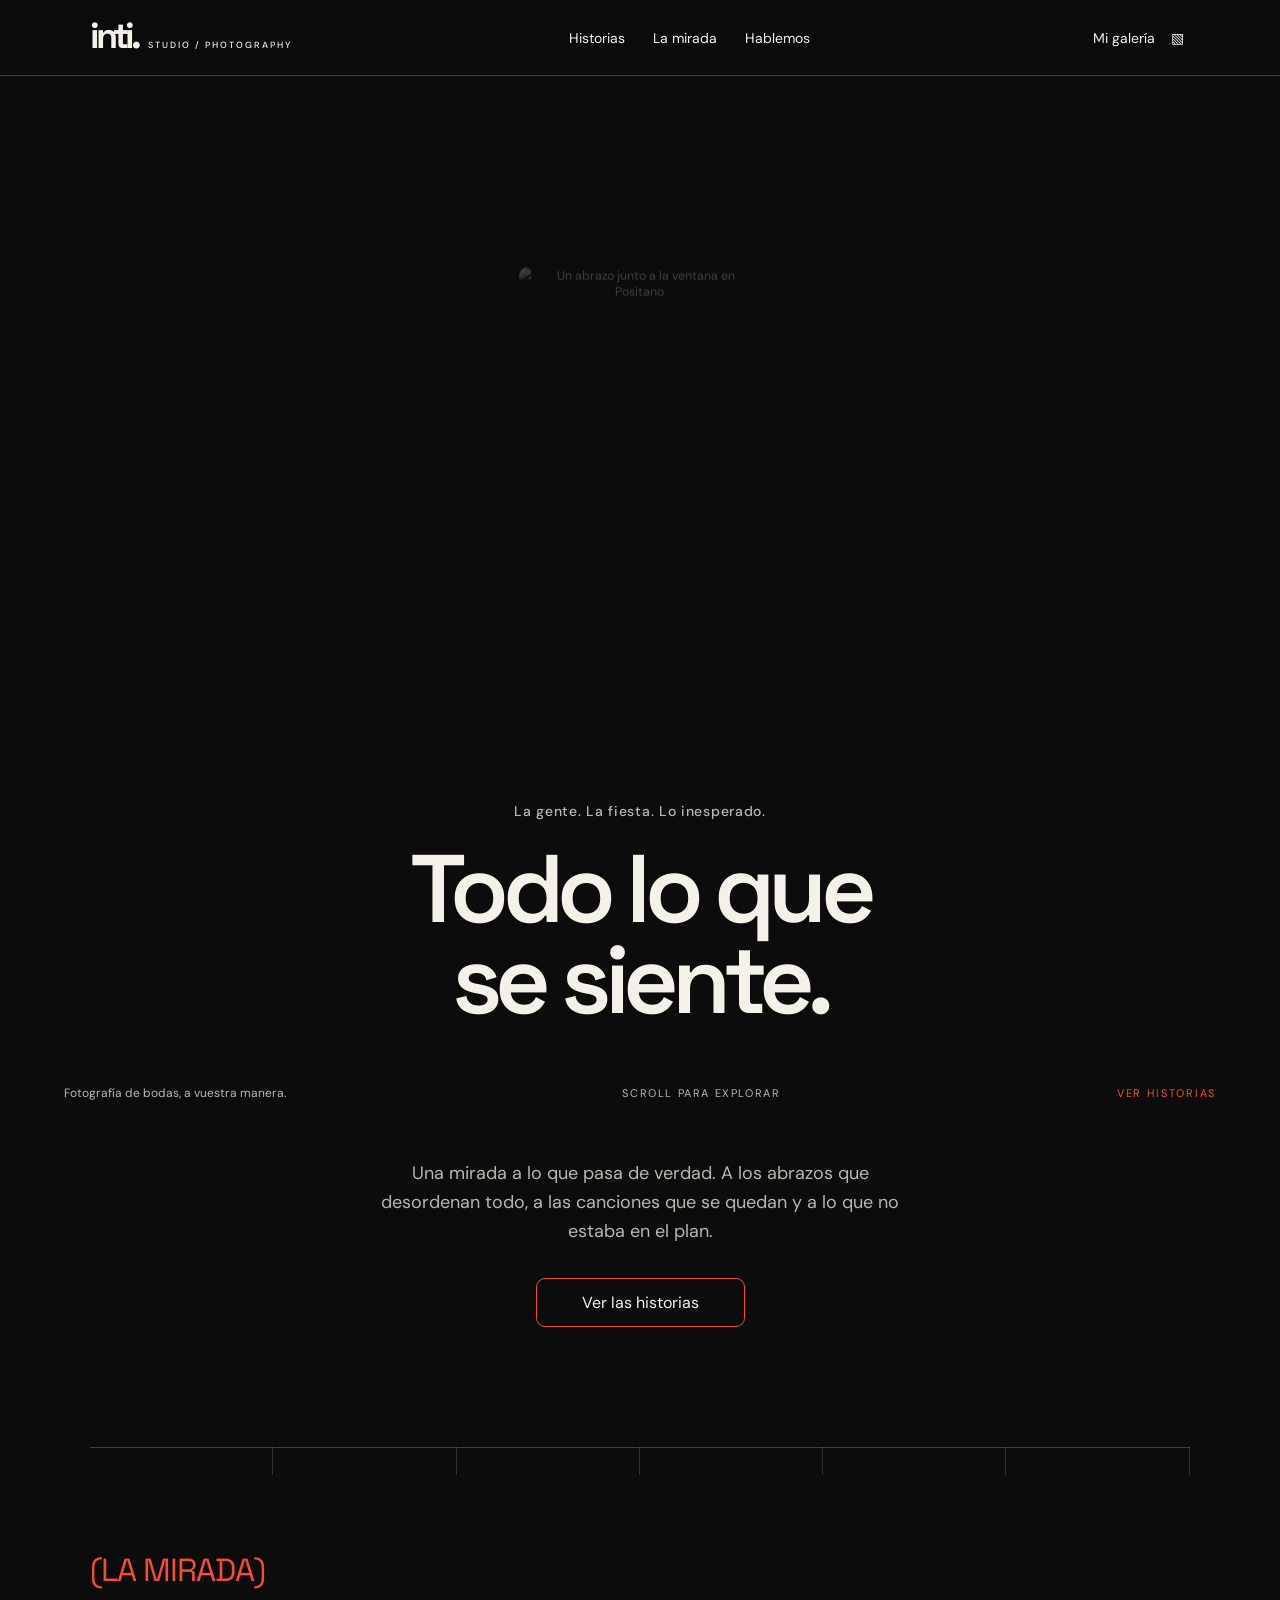
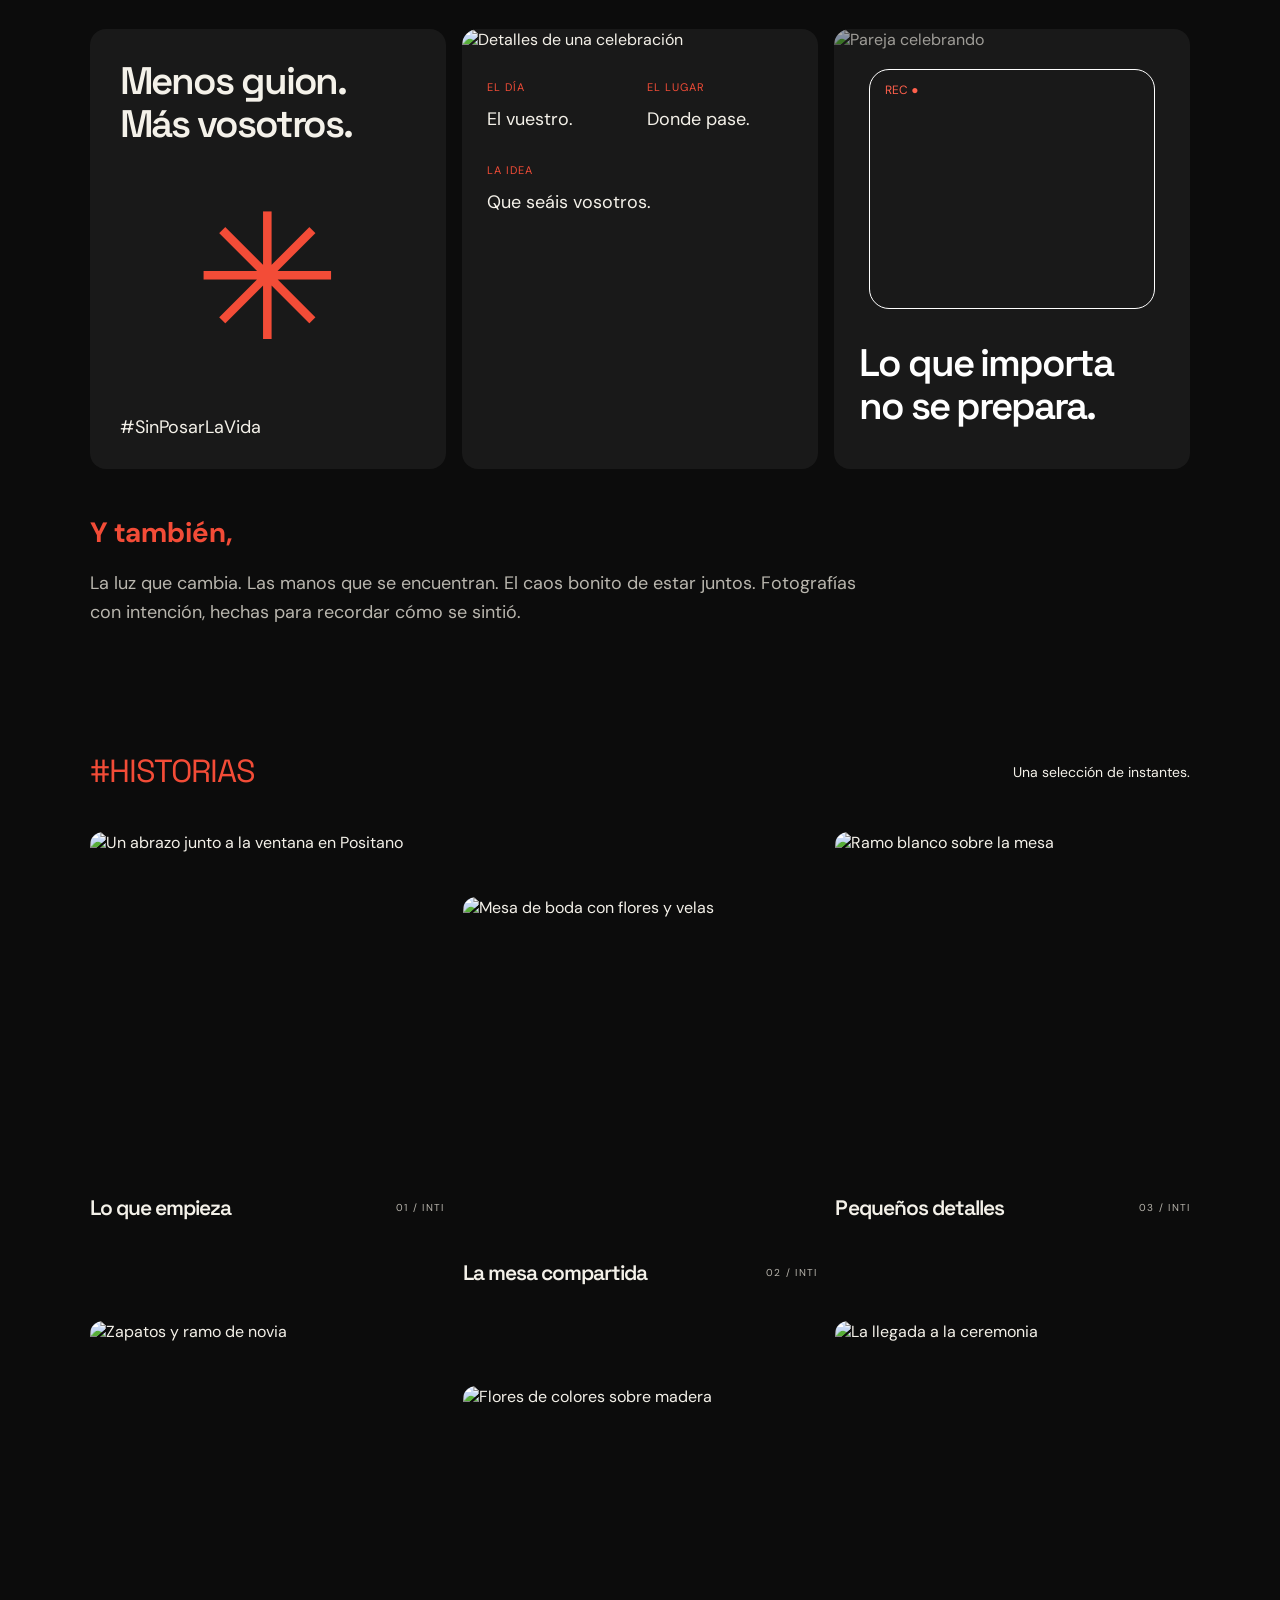
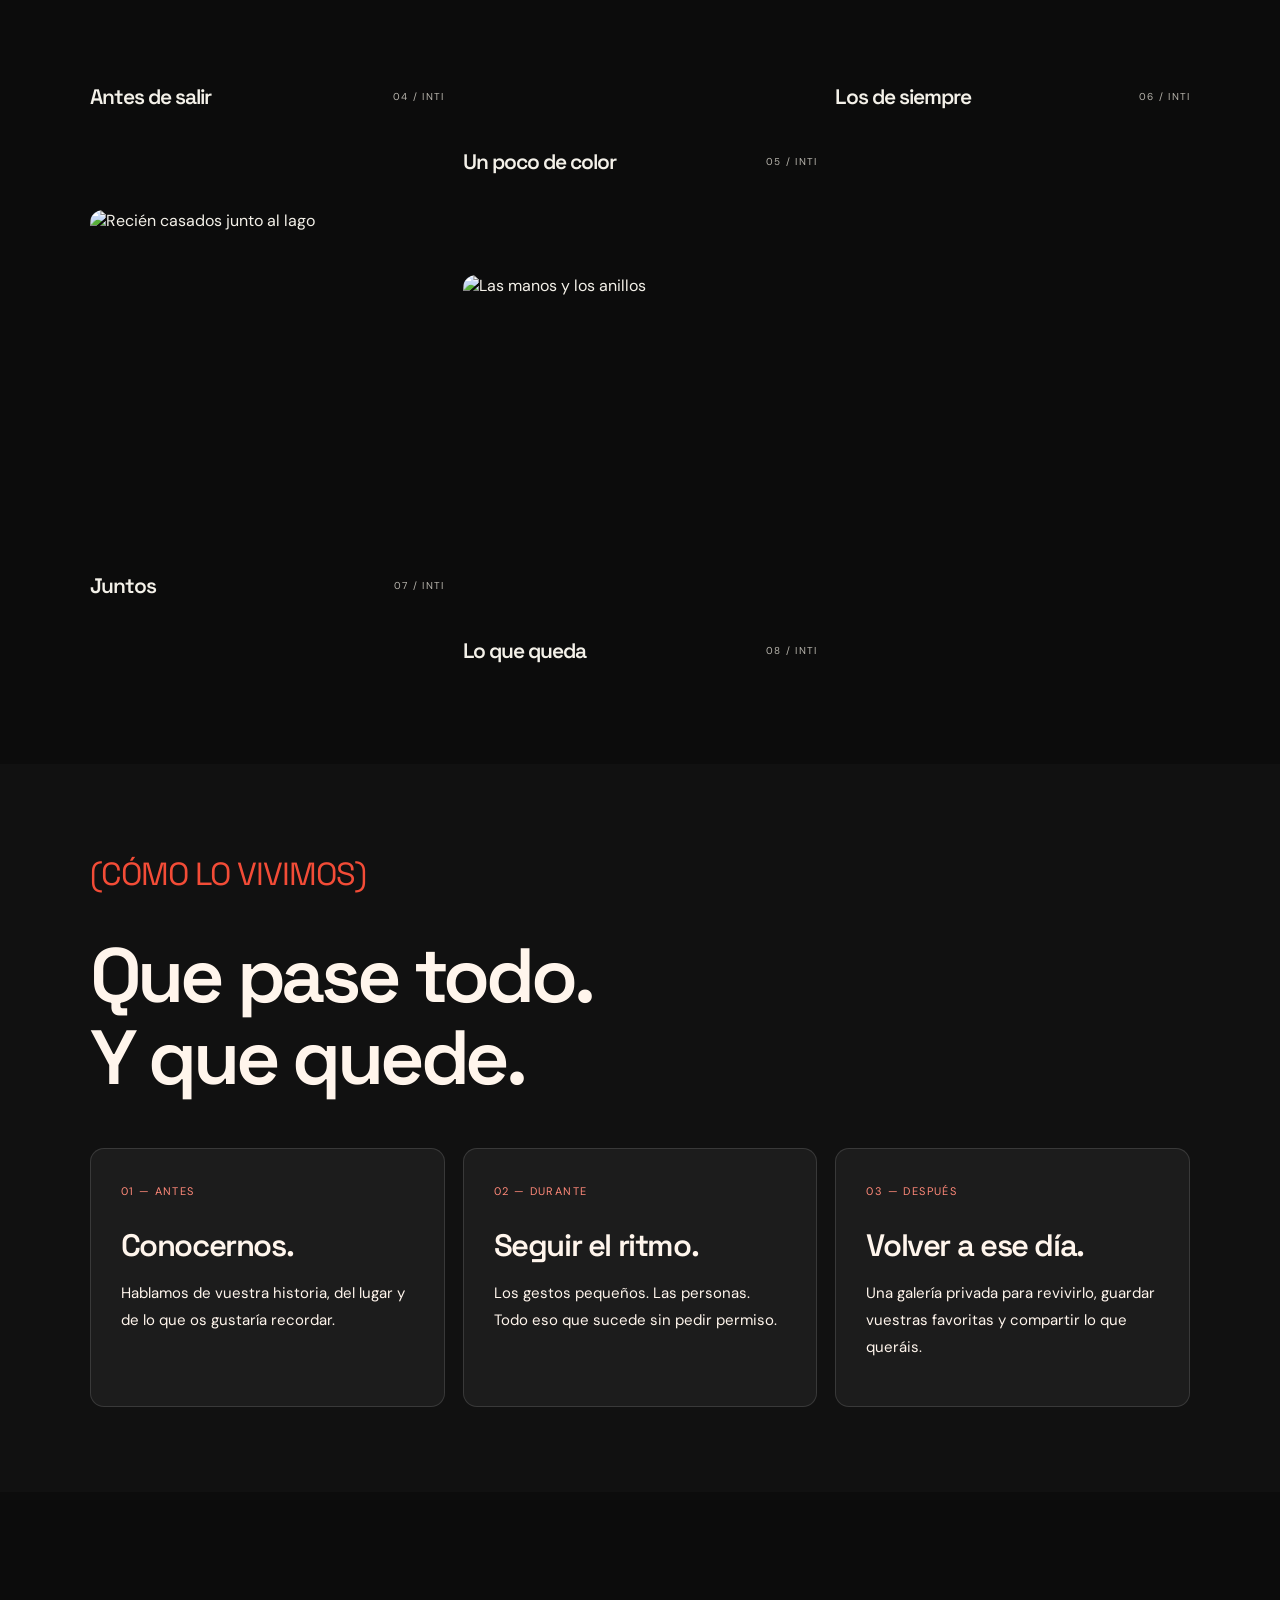
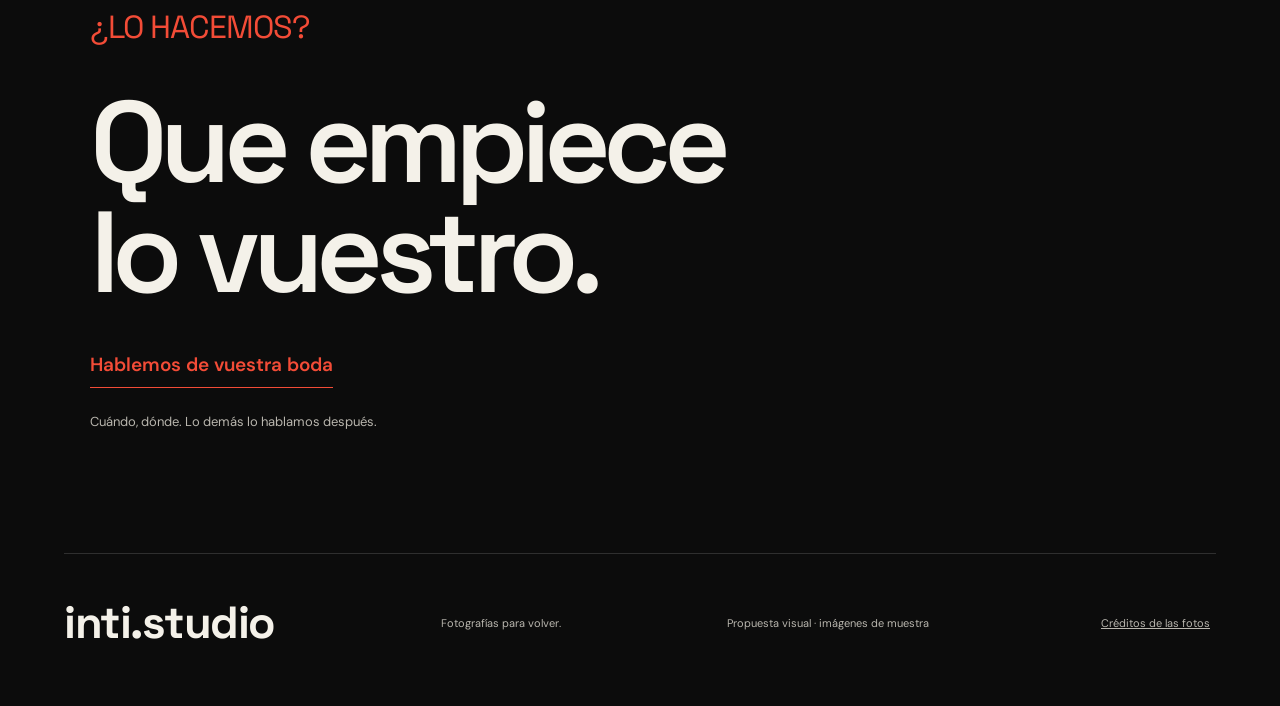
==== prototype/campione/index.html @ d92879e7 "Add separate Campione-inspired Inti design with Motion animations" ====
<!doctype html>
<html lang="es"><head><meta charset="UTF-8"><meta name="viewport" content="width=device-width,initial-scale=1"><meta name="theme-color" content="#0c0c0c"><title>Inti.Studio — A vuestra manera</title><meta name="description" content="Fotografía de bodas. Una mirada atenta a la luz, los gestos y todo lo que permanece."><link rel="icon" href="data:image/svg+xml,%3Csvg xmlns='http://www.w3.org/2000/svg' viewBox='0 0 40 40'%3E%3Crect width='40' height='40' fill='%23c92324'/%3E%3Ctext x='12' y='30' font-family='Arial' font-size='34' fill='%23ffffff'%3Ei%3C/text%3E%3C/svg%3E"><link rel="stylesheet" href="../style.css"><link rel="stylesheet" href="campione.css"></head>
<body>
<header><a class="brand" href="#home" aria-label="Inti.Studio, inicio">inti<span>.</span><small>STUDIO / PHOTOGRAPHY</small></a><nav aria-label="Navegación principal"><a href="#historias">Historias</a><a href="#mirada">La mirada</a><a href="#contacto">Hablemos</a></nav><button class="client-link" data-gallery>Mi galería <span class="lock">▧</span></button></header>
<main id="public-view">
<div class="hero-scroll" id="home"><section class="hero"><div class="hero-kicker">INTI.STUDIO — WEDDING STORIES</div><div class="constellation" id="constellation" aria-label="Galería animada de fotografías de bodas"></div><div class="hero-title"><p>La gente. La fiesta. Lo inesperado.</p><h1>Todo lo que<br><em>se siente.</em></h1></div><div class="hero-bottom"><span>Fotografía de bodas, a vuestra manera.</span><span class="scroll-cue">SCROLL PARA EXPLORAR</span><a href="#historias">VER HISTORIAS</a></div></section></div>
<section class="opening"><p>Una mirada a lo que pasa de verdad. A los abrazos que desordenan todo, a las canciones que se quedan y a lo que no estaba en el plan.</p><a class="outline-link" href="#historias">Ver las historias</a></section>
<section class="intro" id="mirada"><div class="ruler" aria-hidden="true"></div><span class="eyebrow">(LA MIRADA)</span><div class="bento"><article class="bento-card statement"><h2>Menos guion.<br>Más <em>vosotros.</em></h2><span class="big-star" aria-hidden="true">✳</span><span class="card-foot">#SinPosarLaVida</span></article><article class="bento-card image-info"><img id="about-photo" alt="Detalles de una celebración" loading="lazy"><div class="info-grid"><div><span>EL DÍA</span><p>El vuestro.</p></div><div><span>EL LUGAR</span><p>Donde pase.</p></div><div><span>LA IDEA</span><p>Que seáis vosotros.</p></div></div></article><article class="bento-card frame-card"><img id="frame-photo" alt="Pareja celebrando" loading="lazy"><div class="viewfinder" aria-hidden="true"><span>REC ●</span></div><h2>Lo que importa<br>no se prepara.</h2></article></div><div class="about-note"><h3>Y también,</h3><p>La luz que cambia. Las manos que se encuentran. El caos bonito de estar juntos. Fotografías con intención, hechas para recordar cómo se sintió.</p></div></section>
<section class="stories" id="historias"><div class="section-top"><span class="eyebrow">#HISTORIAS</span><span class="serif-note">Una selección de instantes.</span></div><div class="story-grid" id="story-grid"></div></section>
<section class="manifesto" id="experiencia"><span class="eyebrow">(CÓMO LO VIVIMOS)</span><h2>Que pase todo.<br><em>Y que quede.</em></h2><div class="steps"><article><span>01 — ANTES</span><h3>Conocernos.</h3><p>Hablamos de vuestra historia, del lugar y de lo que os gustaría recordar.</p></article><article><span>02 — DURANTE</span><h3>Seguir el ritmo.</h3><p>Los gestos pequeños. Las personas. Todo eso que sucede sin pedir permiso.</p></article><article><span>03 — DESPUÉS</span><h3>Volver a ese día.</h3><p>Una galería privada para revivirlo, guardar vuestras favoritas y compartir lo que queráis.</p></article></div></section>
<section class="contact" id="contacto"><span class="eyebrow">¿LO HACEMOS?</span><h2>Que empiece<br><em>lo vuestro.</em></h2><button class="underline-button" id="contact-open">Hablemos de vuestra boda</button><p>Cuándo, dónde. Lo demás lo hablamos después.</p></section>
<footer><a class="footer-logo" href="#home">inti.studio</a><span>Fotografías para volver.</span><span>Propuesta visual · imágenes de muestra</span><button id="credits-open">Créditos de las fotos</button></footer>
</main>
<main id="gallery-view" hidden></main>
<dialog id="lightbox"><button class="dialog-close" aria-label="Cerrar fotografía">✕</button><button class="light-prev" aria-label="Foto anterior">‹</button><img alt=""><button class="light-next" aria-label="Foto siguiente">›</button><div class="light-caption"></div></dialog>
<dialog id="contact-dialog"><button class="dialog-close" aria-label="Cerrar">✕</button><span class="eyebrow">VUESTRA HISTORIA</span><h2>Todo empieza<br>con <em>una conversación.</em></h2><p>Formulario de prueba. No se enviará ningún mensaje.</p><form id="contact-form"><label>Vuestros nombres<input required name="names" placeholder="¿Cómo os llamáis?"></label><label>Email<input required type="email" name="email" placeholder="vuestro@email.com"></label><div class="form-row"><label>Fecha de la boda<input type="date" name="date"></label><label>Lugar<input name="place" placeholder="Ciudad, finca…"></label></div><label>Vuestra historia<textarea name="story" placeholder="¿Qué os gustaría que quedara?"></textarea></label><button class="dark-button">Probar formulario</button><p id="form-result" role="status"></p></form></dialog>
<dialog id="credits-dialog"><button class="dialog-close" aria-label="Cerrar">✕</button><h2>Las imágenes<br>de <em>esta prueba.</em></h2><p>Fotografías de muestra de Pexels. No representan trabajos de Inti.Studio.</p><div id="credits-list"></div></dialog>
<div class="toast" id="toast" role="status"></div><script src="../photos.js"></script><script src="../vendor/motion.js"></script><script src="app.js"></script></body></html>
---- prototype/style.css ----
@import url('https://fonts.googleapis.com/css2?family=DM+Sans:wght@400;450;500;600;700&family=Space+Grotesk:wght@400;500;600;700&display=swap');
:root{--paper:#faf9f6;--ink:#292b27;--muted:#6c6e65;--line:#dcded5;--accent:#555d43}*{box-sizing:border-box}html{scroll-behavior:smooth;scroll-padding-top:100px}body{margin:0;background:var(--paper);color:var(--ink);font-family:'DM Sans',sans-serif;font-size:16px}button,input,textarea{font:inherit}button,a{-webkit-tap-highlight-color:transparent}button{cursor:pointer;color:inherit}a{color:inherit;text-decoration:none}button{border:0;background:none}button:focus-visible,a:focus-visible{outline:2px solid var(--accent);outline-offset:6px}header{height:108px;padding:0 5%;display:flex;align-items:center;justify-content:space-between;position:relative;z-index:5;border-bottom:1px solid var(--line)}.brand{font-family:'Space Grotesk',Arial,sans-serif;font-size:48px;line-height:.7;letter-spacing:-3px;display:flex;align-items:baseline}.brand span{color:var(--accent)}.brand small{font:11px 'DM Sans',sans-serif;letter-spacing:3px;margin-left:10px}nav{display:flex;gap:38px;font-size:14px}nav a:hover,.client-link:hover{color:var(--accent);text-decoration:underline;text-underline-offset:6px}.client-link{font-size:14px}.lock{margin-left:12px}.hero{height:760px;min-height:calc(100svh - 108px);max-height:1000px;position:relative;overflow:hidden}.hero-kicker{text-align:center;position:absolute;top:38px;width:100%;font-size:11px;letter-spacing:2.4px;z-index:2}.constellation{position:absolute;inset:60px 4% 88px;perspective:900px}.photo-card{position:absolute;left:var(--x);top:var(--y);width:var(--w);height:var(--h);margin:0;animation:arrive 2s cubic-bezier(.2,.7,.2,1) both,float 9s ease-in-out infinite;animation-delay:var(--delay),calc(var(--delay) + 2s);transform:rotate(var(--r));box-shadow:0 5px 20px #25291c0c;padding:0;transition:filter .4s,scale .5s;overflow:hidden}.photo-card img{width:100%;height:100%;object-fit:cover;display:block;filter:saturate(.65)}.photo-card:hover{scale:1.07;z-index:4}.hero-title{pointer-events:none;position:absolute;left:0;right:0;top:42%;transform:translateY(-10%);text-align:center;z-index:3;text-shadow:0 1px 20px var(--paper)}.hero-title p,.hero-title h1{font-family:'Space Grotesk',Arial,sans-serif;font-weight:400;font-size:clamp(54px,6.2vw,100px);line-height:1.02;margin:0}.hero-title p{font-size:clamp(36px,4vw,62px);margin-bottom:5px}.hero-title em,h2 em{font-family:'Space Grotesk',Arial,sans-serif;font-weight:400;font-style:italic}.hero-bottom{position:absolute;bottom:29px;left:5%;right:5%;display:flex;justify-content:space-between;align-items:center;font-size:12px;color:var(--muted)}.hero-bottom a{font-size:11px;letter-spacing:1.7px}.hero-bottom button{font-size:12px}.hero-bottom button span{margin-left:10px}.paused .photo-card{animation-play-state:paused}.eyebrow{font-size:11px;letter-spacing:2px;line-height:1.6}.intro{border-top:1px solid var(--line);padding:110px 8%;display:grid;grid-template-columns:1fr 2.1fr .3fr;gap:25px}.intro h2,h2{font-family:'Space Grotesk',Arial,sans-serif;font-size:clamp(36px,4vw,58px);font-weight:400;line-height:1.12;margin:0 0 32px}.intro p{font-size:16px;line-height:1.95;color:var(--muted)}.intro .small-copy{font-size:14px;margin-top:27px}.sun{font-size:60px;font-weight:400;color:var(--accent);align-self:end}.stories{padding:20px 5% 110px}.section-top{display:flex;align-items:center;justify-content:space-between;margin-bottom:34px}.serif-note{font:italic 20px 'Space Grotesk',Arial,sans-serif}.story-grid{display:grid;grid-template-columns:1.15fr .85fr;gap:7%}.story:nth-child(2){padding-top:110px}.story button{padding:0;width:100%;text-align:left}.story-image{height:530px;overflow:hidden}.story:nth-child(2) .story-image{height:440px}.story img{width:100%;height:100%;object-fit:cover;transition:transform 1s;filter:saturate(.7)}.story button:hover img{transform:scale(1.04)}.story-label{display:flex;justify-content:space-between;align-items:baseline;padding-top:22px}.story h3{font:32px 'Space Grotesk',Arial,sans-serif;margin:0}.story-label span{font-size:11px;letter-spacing:1.3px}.manifesto{padding:100px 8%;background:#eceee7}.manifesto>h2{text-align:center;font-size:clamp(46px,6vw,82px);margin:50px 0 70px}.steps{display:grid;grid-template-columns:repeat(3,1fr);gap:8%}.steps article{border-top:1px solid #bfc4b7;padding-top:25px}.steps span{font-size:11px;letter-spacing:1.4px}.steps h3{font:32px 'Space Grotesk',Arial,sans-serif;margin:25px 0 15px}.steps p{font-size:15px;line-height:1.8;color:var(--muted)}.contact{text-align:center;padding:110px 20px}.contact h2{font-size:clamp(62px,8vw,110px);margin:35px 0}.underline-button{border-bottom:1px solid var(--ink);padding:10px 0;font-size:15px}.contact p{color:var(--muted);font-size:13px;margin-top:25px}footer{border-top:1px solid var(--line);margin:0 5%;padding:35px 0;display:flex;align-items:center;justify-content:space-between;gap:20px;font-size:11px;color:var(--muted)}.footer-logo{font:28px 'Space Grotesk',Arial,sans-serif;color:var(--ink)}footer button{font-size:11px;text-decoration:underline}dialog{border:0;padding:50px;background:var(--paper);color:var(--ink);max-width:min(650px,94vw);max-height:90svh}dialog::backdrop{background:#141611b8;backdrop-filter:blur(7px)}.dialog-close{position:absolute;top:15px;right:18px;font-size:22px;z-index:5}dialog p{line-height:1.7;color:var(--muted);font-size:14px}#lightbox{width:95vw;max-width:1400px;height:93svh;background:transparent;overflow:hidden;padding:35px 65px;color:white}#lightbox img{height:calc(100% - 35px);width:100%;object-fit:contain}#lightbox .dialog-close{color:white}.light-prev,.light-next{position:absolute;top:45%;font-size:50px;color:white}.light-prev{left:8px}.light-next{right:8px}.light-caption{text-align:center;font-size:13px;margin-top:12px}form{display:grid;gap:18px;margin-top:25px}label{display:grid;gap:8px;font-size:13px}input,textarea{width:100%;background:transparent;border:1px solid var(--line);padding:12px;color:var(--ink);min-width:0;border-radius:0}textarea{min-height:90px}.form-row{display:grid;grid-template-columns:1fr 1fr;gap:15px}.dark-button{background:var(--ink);color:white;padding:14px 24px;font-size:14px}.toast{position:fixed;bottom:25px;left:50%;transform:translate(-50%,20px);background:var(--ink);color:white;padding:16px 24px;z-index:100;opacity:0;pointer-events:none;transition:.3s;max-width:90vw;font-size:14px}.toast.show{opacity:1;transform:translate(-50%,0)}[hidden]{display:none!important}#credits-list a{display:block;padding:10px 0;border-top:1px solid var(--line);font-size:14px;text-decoration:underline}@keyframes arrive{from{opacity:0;translate:calc((50vw - var(--x)) / 3) 60px;scale:.25}to{opacity:1;translate:0 0;scale:1}}@keyframes float{0%,100%{translate:0 0}50%{translate:8px -15px}}
@media(min-width:1600px){.hero{height:900px}.constellation{left:12%;right:12%}}@media(max-width:800px){header{height:88px;padding:0 6%}.brand{font-size:40px}.brand small{font-size:9px}nav{gap:20px}nav a{font-size:12px}nav a:nth-child(2){display:none}.client-link{font-size:12px}.hero{height:700px;min-height:calc(90svh - 88px)}.hero-title{top:44%}.constellation{inset:90px -15% 90px}.hero-kicker{font-size:10px;top:25px}.hero-bottom{flex-wrap:wrap;gap:20px}.hero-bottom>a{display:none}.hero-bottom>span{font-size:11px}.intro{padding:65px 7%;grid-template-columns:1fr}.intro h2{margin-top:25px}.sun{display:none}.story-grid{gap:30px}.story-image{height:340px}.story:nth-child(2){padding-top:65px}.story:nth-child(2) .story-image{height:280px}.story h3{font-size:25px}.story-label{display:block}.story-label span{display:block;margin-top:10px;font-size:10px}.serif-note{display:none}.stories{padding-bottom:70px}.manifesto{padding:60px 7%}.steps{gap:25px}.steps h3{font-size:26px}.contact{padding:75px 20px}footer{flex-wrap:wrap}footer>span{font-size:10px}dialog{padding:45px 25px}.hero-title h1{font-size:58px}}@media(max-width:480px){nav{display:none}.hero{height:670px;min-height:0}.constellation{inset:75px -24% 90px}.hero-title h1{font-size:48px}.hero-title p{font-size:38px}.hero-title{top:45%}.hero-bottom{bottom:25px}.story-grid{grid-template-columns:1fr}.story:nth-child(2){padding-top:25px}.story-image,.story:nth-child(2) .story-image{height:430px}.steps{grid-template-columns:1fr}.steps article{padding-top:20px}.steps h3{margin:15px 0}.manifesto>h2{margin:35px 0 45px}.intro h2{font-size:35px}.intro p{font-size:14px}.section-top{margin-bottom:25px}.form-row{grid-template-columns:1fr}#lightbox{padding:45px 30px}.light-prev{left:0}.light-next{right:0}}
@media(prefers-reduced-motion:reduce){html{scroll-behavior:auto}.photo-card{animation:none}.story img{transition:none}}

.photo-card{animation:none;transform:none}
.gallery-shell{padding:35px 6% 80px}.gallery-top{display:flex;justify-content:space-between;align-items:center;font-size:13px}.demo-badge{border:1px solid var(--line);padding:7px 12px;color:var(--muted);font-size:11px;letter-spacing:1px}.gallery-cover{position:relative;height:350px;margin:28px 0 35px;overflow:hidden;background:#343b30}.gallery-cover>img{width:100%;height:100%;object-fit:cover;object-position:50% 45%;filter:brightness(.6) saturate(.6)}.gallery-cover-text{position:absolute;inset:0;display:flex;flex-direction:column;align-items:center;justify-content:center;color:white}.gallery-cover h1{font:clamp(46px,6vw,85px) 'Space Grotesk',Arial,sans-serif;margin:15px 0}.gallery-cover span{font-size:11px;letter-spacing:2px}.gallery-toolbar{display:flex;justify-content:space-between;gap:20px;align-items:center;border-bottom:1px solid var(--line);padding-bottom:20px;flex-wrap:wrap}.gallery-tabs{display:flex;gap:24px}.gallery-tabs button{font-size:14px;padding:10px 0;color:var(--muted)}.gallery-tabs button.active{border-bottom:1px solid var(--ink);color:var(--ink)}.gallery-grid{columns:3;column-gap:20px;margin-top:25px}.gallery-card{break-inside:avoid;margin:0 0 20px;position:relative}.gallery-card img{width:100%;display:block}.gallery-photo{display:block;width:100%;padding:0}.gallery-actions{display:flex;align-items:center;justify-content:space-between;padding:12px 0}.gallery-actions label{display:flex;align-items:center;gap:8px;cursor:pointer;font-size:12px}.gallery-actions input{width:16px;height:16px;accent-color:var(--accent)}.favorite{font-size:24px;padding:0 7px}.favorite[aria-pressed=true]{color:#87543c}.gallery-note{font-size:13px;color:var(--muted);line-height:1.8}.share-panel{background:#eceee7;padding:22px 25px;margin:22px 0;display:flex;align-items:center;justify-content:space-between;gap:20px}.share-panel h3{font:27px 'Space Grotesk',Arial,sans-serif;margin:0 0 8px}.share-panel p{font-size:13px;margin:0;line-height:1.8}.share-panel button:disabled{opacity:.45;cursor:not-allowed}.empty-gallery{padding:70px 0;text-align:center;column-span:all;color:var(--muted)}.back-link{font-size:13px;text-decoration:underline;text-underline-offset:4px}.guest-mode .gallery-cover{height:260px}.guest-switches{display:flex;align-items:center;gap:20px}.guest-switches label{display:flex;gap:8px;align-items:center}.guest-switches input{width:16px;accent-color:var(--accent)}@media(max-width:700px){.gallery-shell{padding:25px 5%}.gallery-cover{height:270px}.gallery-grid{columns:2;column-gap:12px}.gallery-tabs{gap:15px}.gallery-tabs button{font-size:12px}.share-panel{align-items:start;flex-direction:column}.gallery-actions label{font-size:11px}.gallery-cover h1{font-size:48px}.gallery-toolbar .dark-button{width:100%}.guest-switches{flex-wrap:wrap}.gallery-card{margin-bottom:12px}}

/* The sticky stage stays in view while Motion maps scroll to expansion. */
.hero-scroll{height:245svh;position:relative}
.hero-scroll .hero{position:sticky;top:0;height:100svh;min-height:0;max-height:none}
.hero-scroll .constellation{inset:65px 4% 100px}
.hero-scroll .hero-title{top:43%;transform:translateY(180px)}
.hero-scroll .photo-card{opacity:0;transition:filter .4s;scale:1}
.hero-scroll .photo-card:first-child{opacity:1}
.scroll-cue{font-size:11px;letter-spacing:1.6px}
@media(max-width:600px){.hero-scroll{height:220svh}.hero-scroll .constellation{inset:65px 2% 105px}.hero-scroll .hero-title{top:44%}.scroll-cue{font-size:10px;letter-spacing:1px}.hero-bottom{gap:10px}.hero-scroll .hero-title h1{font-size:clamp(35px,10.5vw,58px)}}
@media(prefers-reduced-motion:reduce){.hero-scroll{height:auto}.hero-scroll .hero{position:relative}.scroll-cue{display:none}}

.photo-card:first-child img{object-position:75% center}
.hero-scroll .hero-bottom{bottom:125px}
.hero-scroll .constellation{bottom:160px}
@media(max-width:600px){.hero-scroll .hero-bottom{bottom:110px}.hero-scroll .constellation{bottom:150px}}

/* Inti: contemporary red art direction. */
:root{--paper:#f7f5f1;--ink:#b51e20;--muted:#8c3331;--line:#b51e2038;--accent:#b51e20}
header,.hero-scroll{background:#c92324;color:#fff5ec}
header{border-color:#ffffff38}
.brand{font-family:'Space Grotesk',Arial,sans-serif;font-weight:700;letter-spacing:-4px}
.brand span{color:inherit}.brand small{letter-spacing:2px;font-weight:500}
nav a:hover,.client-link:hover{color:#fff}
.hero-kicker,.hero-bottom{color:#fff5ec}
.hero-title{text-shadow:none}
.hero-title p{font-family:'DM Sans',Arial,sans-serif;font-size:clamp(17px,1.6vw,24px);font-weight:500;letter-spacing:.05em;margin-bottom:15px}
.hero-title h1{font-family:'Space Grotesk',Arial,sans-serif;font-weight:600;font-size:clamp(42px,5.8vw,84px);letter-spacing:-.065em;line-height:1.06}
.hero-title em,h2 em{font-family:inherit;font-style:normal;font-weight:inherit}
h2,.intro h2{font-weight:600;letter-spacing:-.055em;line-height:1.06}
.photo-card img,.story img{filter:none}
.intro{padding-top:100px;padding-bottom:100px}
.intro .sun{font-size:80px}
.serif-note{font-family:'DM Sans',sans-serif;font-style:normal;font-size:14px}
.story h3,.steps h3,.share-panel h3{font-weight:600;letter-spacing:-.045em}
.story-grid{grid-template-columns:1fr 1fr;gap:30px}.story:nth-child(2){padding-top:70px}
.manifesto{background:#c92324;color:#fff5ec}
.manifesto .steps p{color:#fff5ec}.steps article{border-color:#ffffff55}
.contact{background:#f7f5f1}.contact h2{font-weight:600;letter-spacing:-.065em}
.underline-button{font-weight:600}.footer-logo{font-weight:700;letter-spacing:-1.5px}
.share-panel{background:#f0e5df}.gallery-cover{background:#b51e20}
.gallery-cover h1{font-weight:600;letter-spacing:-.06em}
.favorite[aria-pressed=true]{color:#b51e20}
@media(max-width:600px){.hero-scroll .hero-title h1{font-size:clamp(33px,10.5vw,60px)}.hero-title p{font-size:16px}.intro h2{font-size:40px}.story-grid{grid-template-columns:1fr}.story:nth-child(2){padding-top:20px}.contact h2{font-size:58px}.gallery-cover h1{font-size:43px}.brand{letter-spacing:-3px}}
---- prototype/campione/campione.css ----
:root{--paper:#0c0c0c;--ink:#f4f1e9;--muted:#b9b6ae;--line:#ffffff25;--accent:#f34c37}body{background:var(--paper)}header{height:76px;position:sticky;top:0;background:#0c0c0ce8;backdrop-filter:blur(18px);z-index:100;padding:0 7%;color:var(--ink)}.brand{font-size:36px}.brand small{font-size:9px}nav{gap:28px}.hero-scroll{background:#0c0c0c;height:auto}.hero-scroll .hero{height:1050px;min-height:0;position:relative;overflow:hidden}.hero-scroll .constellation{inset:45px 12% 350px}.hero-kicker{display:none}.hero-scroll .hero-title{top:auto;bottom:100px;transform:none}.hero-title h1{font-size:clamp(55px,7.5vw,110px);line-height:.95;color:var(--ink);letter-spacing:-.07em}.hero-title p{font-size:14px;color:var(--muted);margin-bottom:25px}.hero-scroll .hero-bottom{bottom:25px;color:var(--muted)}.hero-scroll .photo-card{border-radius:12px;opacity:1;box-shadow:0 20px 60px #0005}.hero-scroll .photo-card:first-child img{object-position:75%}.hero-bottom a{color:var(--accent)}.opening{text-align:center;max-width:600px;margin:0 auto;padding:15px 25px 100px}.opening p{font-size:18px;line-height:1.6;color:var(--muted)}.outline-link{border:1px solid var(--accent);padding:13px 45px;display:inline-block;border-radius:9px;margin-top:15px}.outline-link:hover{background:var(--accent);color:white}.intro{display:block;border:0;padding:20px 7% 100px}.ruler{height:28px;border-top:1px solid #ffffff35;margin:0 0 70px;background:repeating-linear-gradient(90deg,transparent 0,transparent calc(16.66% - 1px),#ffffff25 calc(16.66% - 1px),#ffffff25 16.66%)}.eyebrow{font-family:'Space Grotesk',Arial,sans-serif;color:var(--accent);font-size:32px;letter-spacing:-1px}.bento{display:grid;grid-template-columns:repeat(3,1fr);gap:16px;margin-top:32px}.bento-card{background:#191919;border-radius:16px;overflow:hidden;min-height:440px;position:relative}.bento-card h2{font-size:clamp(28px,3vw,43px);line-height:1.12}.statement{padding:30px;display:flex;flex-direction:column;justify-content:space-between}.statement h2{margin:0}.big-star{font-size:175px;line-height:1;color:var(--accent);align-self:center}.card-foot{font-size:18px}.image-info>img{width:100%;height:230px;object-fit:cover}.info-grid{padding:25px;display:grid;grid-template-columns:1fr 1fr;gap:15px}.info-grid>div:last-child{grid-column:span 2}.info-grid span{font-size:11px;color:var(--accent);letter-spacing:1px}.info-grid p{color:var(--ink);font-size:18px;margin:6px 0}.frame-card>img{position:absolute;width:100%;height:100%;object-fit:cover;filter:brightness(.65)}.frame-card h2{position:absolute;bottom:10px;left:25px;right:20px;color:white}.viewfinder{position:absolute;inset:40px 35px 160px;border:1px solid white;border-radius:20px}.viewfinder span{position:absolute;top:12px;left:15px;color:#ff604c;font-size:12px}.about-note{max-width:780px;margin-top:45px}.about-note h3{font-size:28px;color:var(--accent);margin:0 0 12px}.about-note p{font-size:18px;line-height:1.65}.stories{padding:0 7% 100px}.section-top{margin-bottom:35px}.story-grid{grid-template-columns:repeat(3,1fr);gap:35px 18px}.story:nth-child(2){padding:0}.story-image,.story:nth-child(2) .story-image{height:340px;border-radius:13px}.story:nth-child(3n+2){padding-top:65px}.story h3{font-size:21px}.story-label{align-items:center;gap:10px}.story-label span{font-size:10px;color:var(--muted)}.manifesto{background:#111;padding:85px 7%}.manifesto>h2{text-align:left;font-size:clamp(45px,6vw,85px);margin:35px 0 50px}.steps{gap:18px}.steps article{background:#1c1c1c;border:1px solid #ffffff20;border-radius:14px;padding:30px;min-height:240px;transition:background .3s}.steps article:hover{background:#c92324}.steps article span{color:#ff8979}.steps h3{font-size:31px}.steps p{color:var(--muted)}.contact{background:#0c0c0c;padding:110px 7%;text-align:left}.contact h2{font-size:clamp(60px,9vw,140px);line-height:.95}.contact p{color:var(--muted)}.underline-button{border-color:var(--accent);color:var(--accent);font-size:19px}footer{padding:40px 0 55px;flex-wrap:wrap}.footer-logo{font-size:45px}.share-panel{background:#202020}.dark-button{background:var(--accent);color:white}.gallery-tabs button.active{border-color:var(--accent)}.favorite[aria-pressed=true]{color:var(--accent)}.gallery-cover{background:#111}.toast{background:var(--accent)}input,textarea{color:var(--ink)}.intro .small-copy{color:var(--muted)}
@media(max-width:800px){.bento{grid-template-columns:1fr 1fr}.frame-card{grid-column:span 2;min-height:380px}.hero-scroll .hero{height:900px}.hero-scroll .constellation{inset:40px 3% 330px}.hero-scroll .hero-title{bottom:100px}.story-grid{grid-template-columns:1fr 1fr}.story:nth-child(3n+2){padding-top:0}.story-image,.story:nth-child(2) .story-image{height:330px}.steps{grid-template-columns:1fr}.steps article{min-height:0}.eyebrow{font-size:27px}}
@media(max-width:480px){header{padding:0 6%;height:74px}.brand small{font-size:8px;letter-spacing:1px}.brand{font-size:32px}.hero-scroll .hero{height:770px}.hero-scroll .constellation{inset:45px -12% 330px}.hero-scroll .hero-title{bottom:95px}.hero-scroll .hero-title h1{font-size:61px}.hero-title p{font-size:12px}.hero-bottom>span:first-child{display:none}.hero-bottom{justify-content:center}.opening{padding-bottom:65px}.bento{grid-template-columns:1fr}.frame-card{grid-column:auto}.bento-card{min-height:390px}.statement h2{font-size:39px}.big-star{font-size:160px}.intro{padding-bottom:65px}.intro h2{font-size:36px}.story-grid{grid-template-columns:1fr 1fr;gap:25px 12px}.story-image,.story:nth-child(2) .story-image{height:225px}.story h3{font-size:17px}.story-label{display:block;padding-top:12px}.story-label span{margin-top:5px;font-size:9px}.serif-note{display:none}.contact h2{font-size:64px}.contact{padding-top:75px;padding-bottom:75px}.manifesto>h2{font-size:47px}.ruler{margin-bottom:40px}}
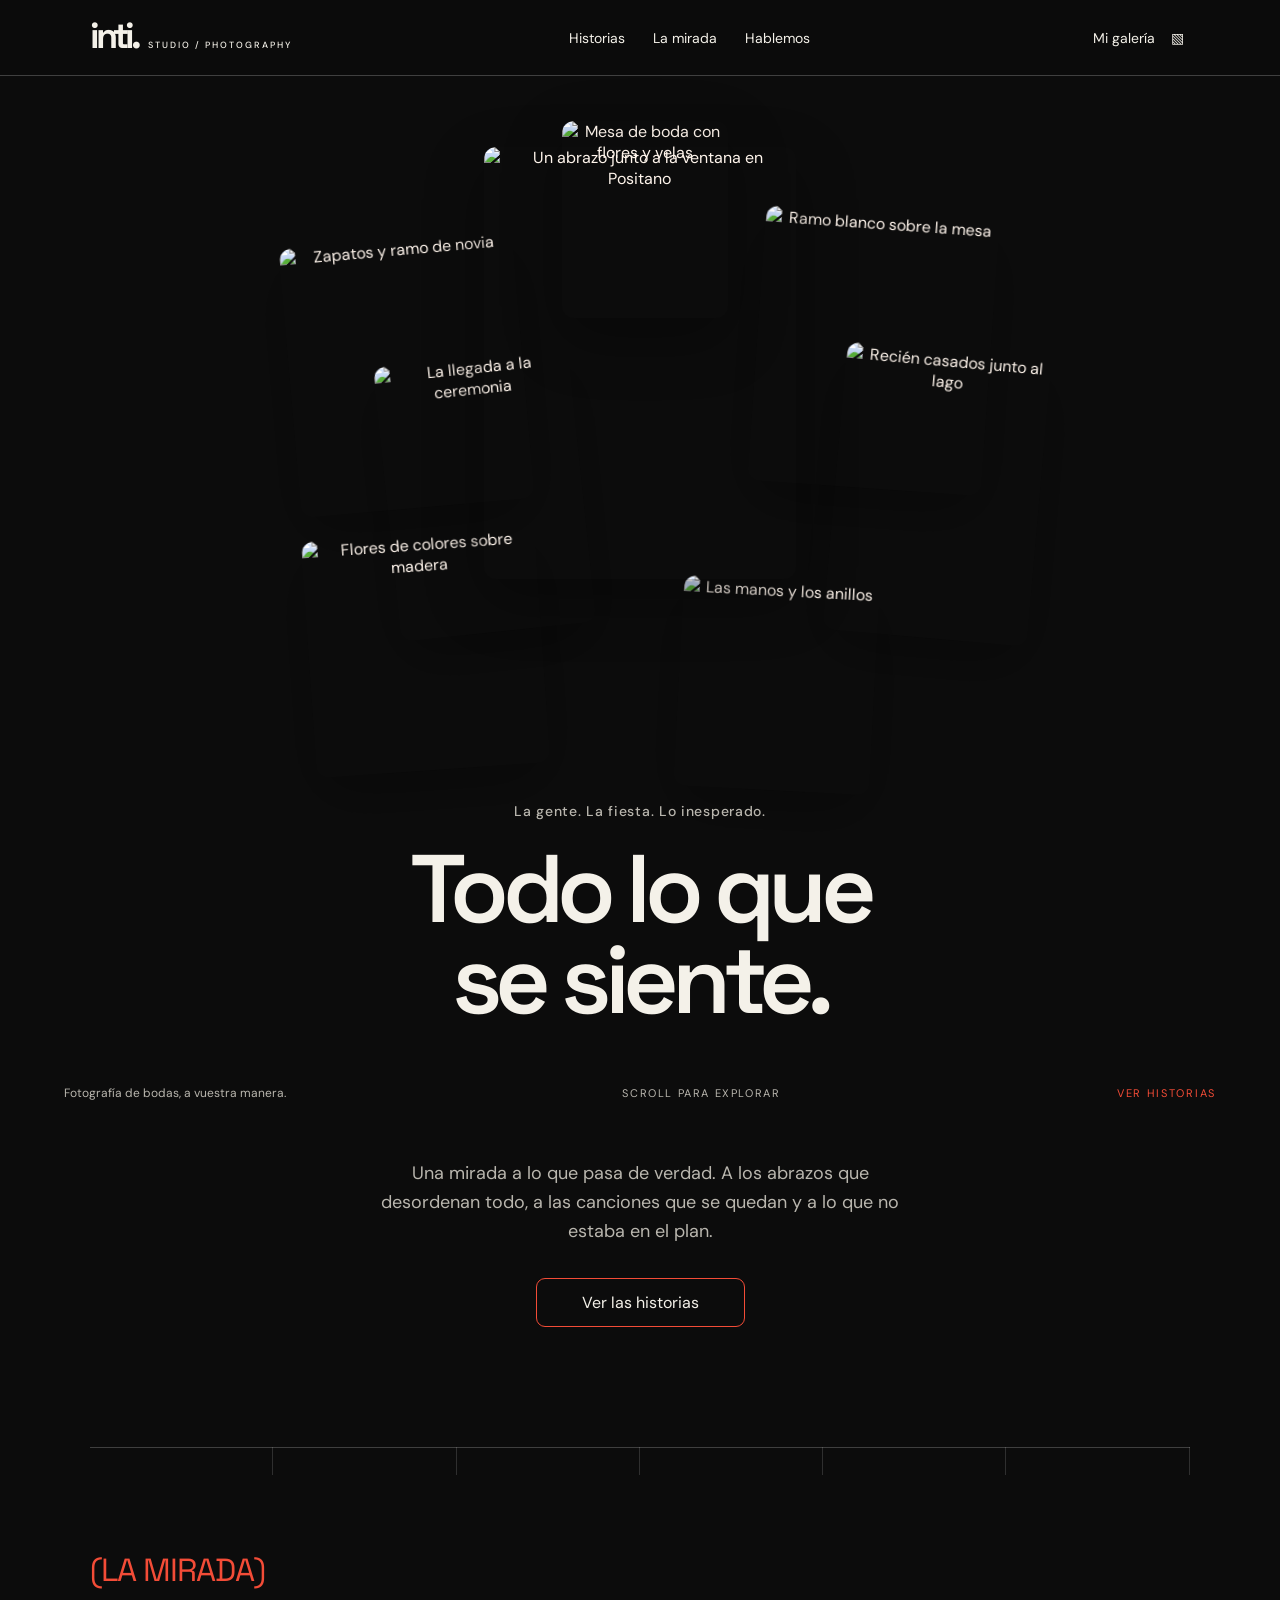
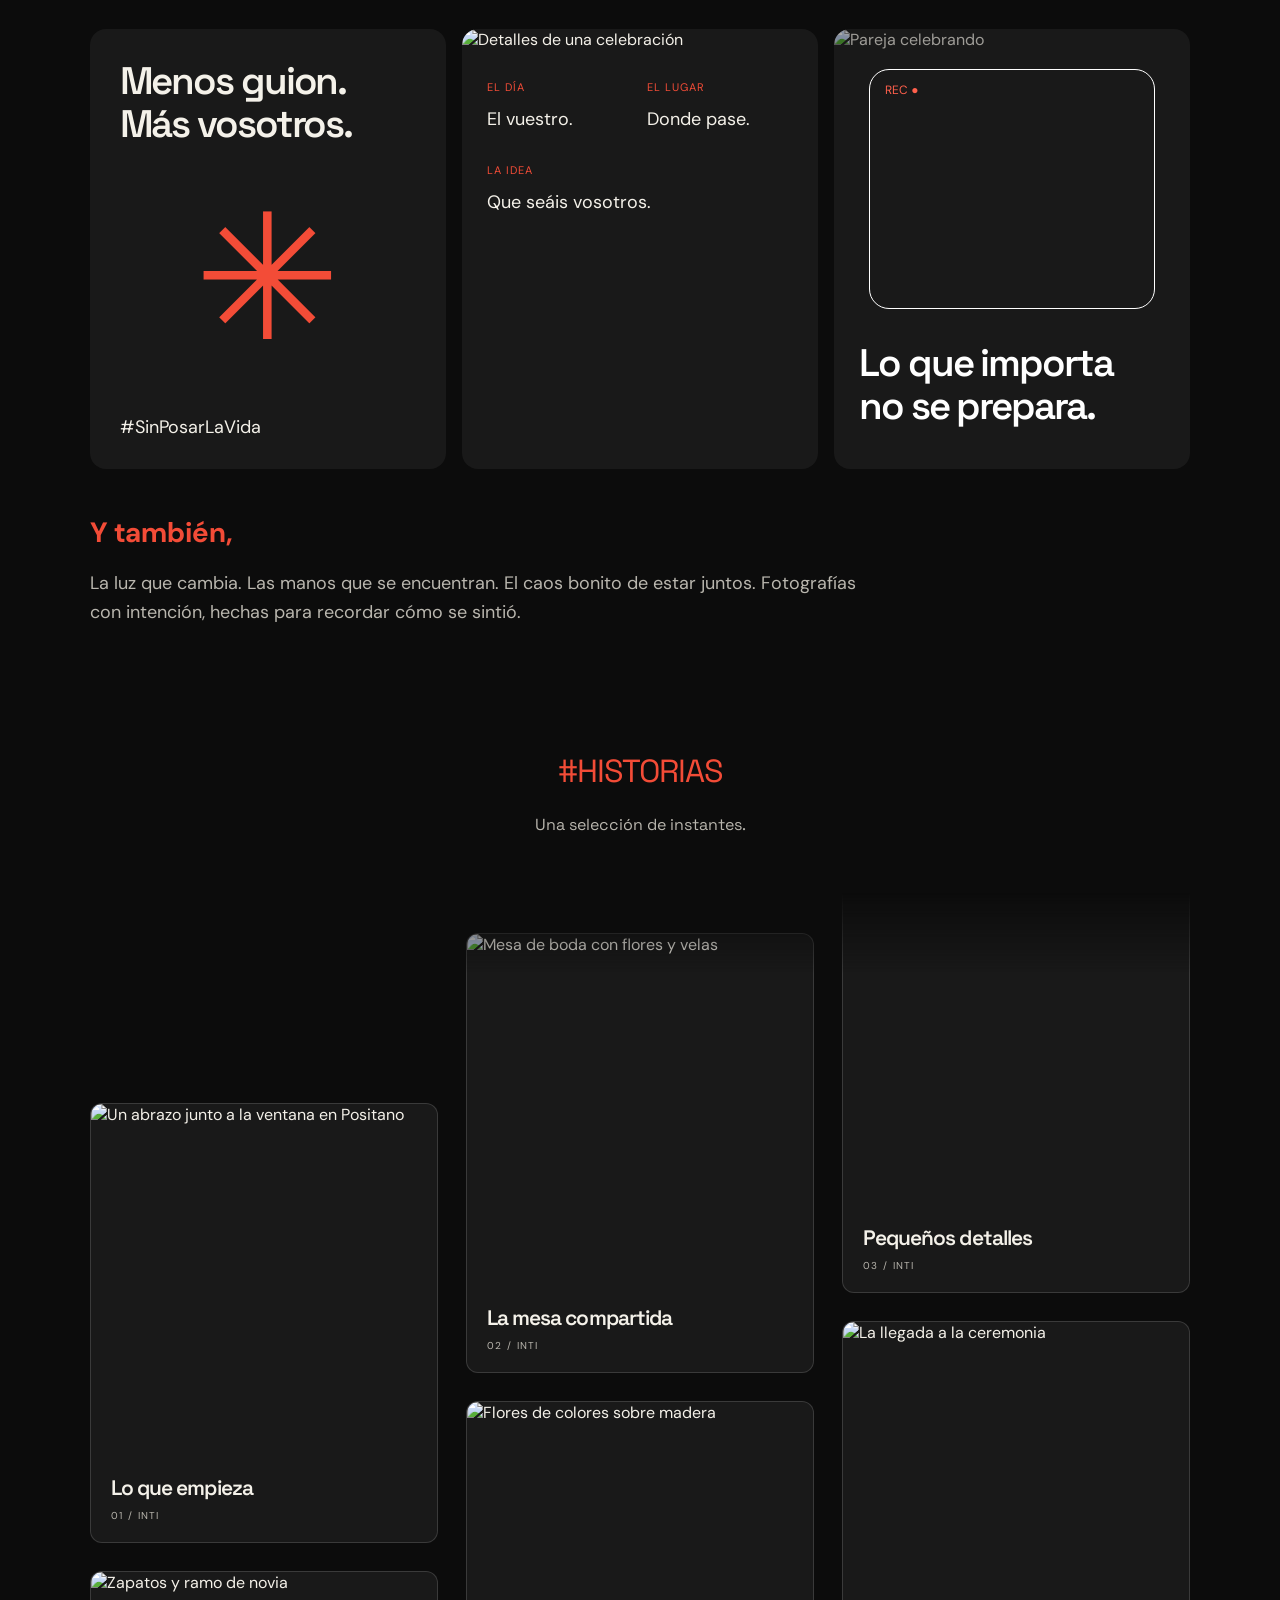
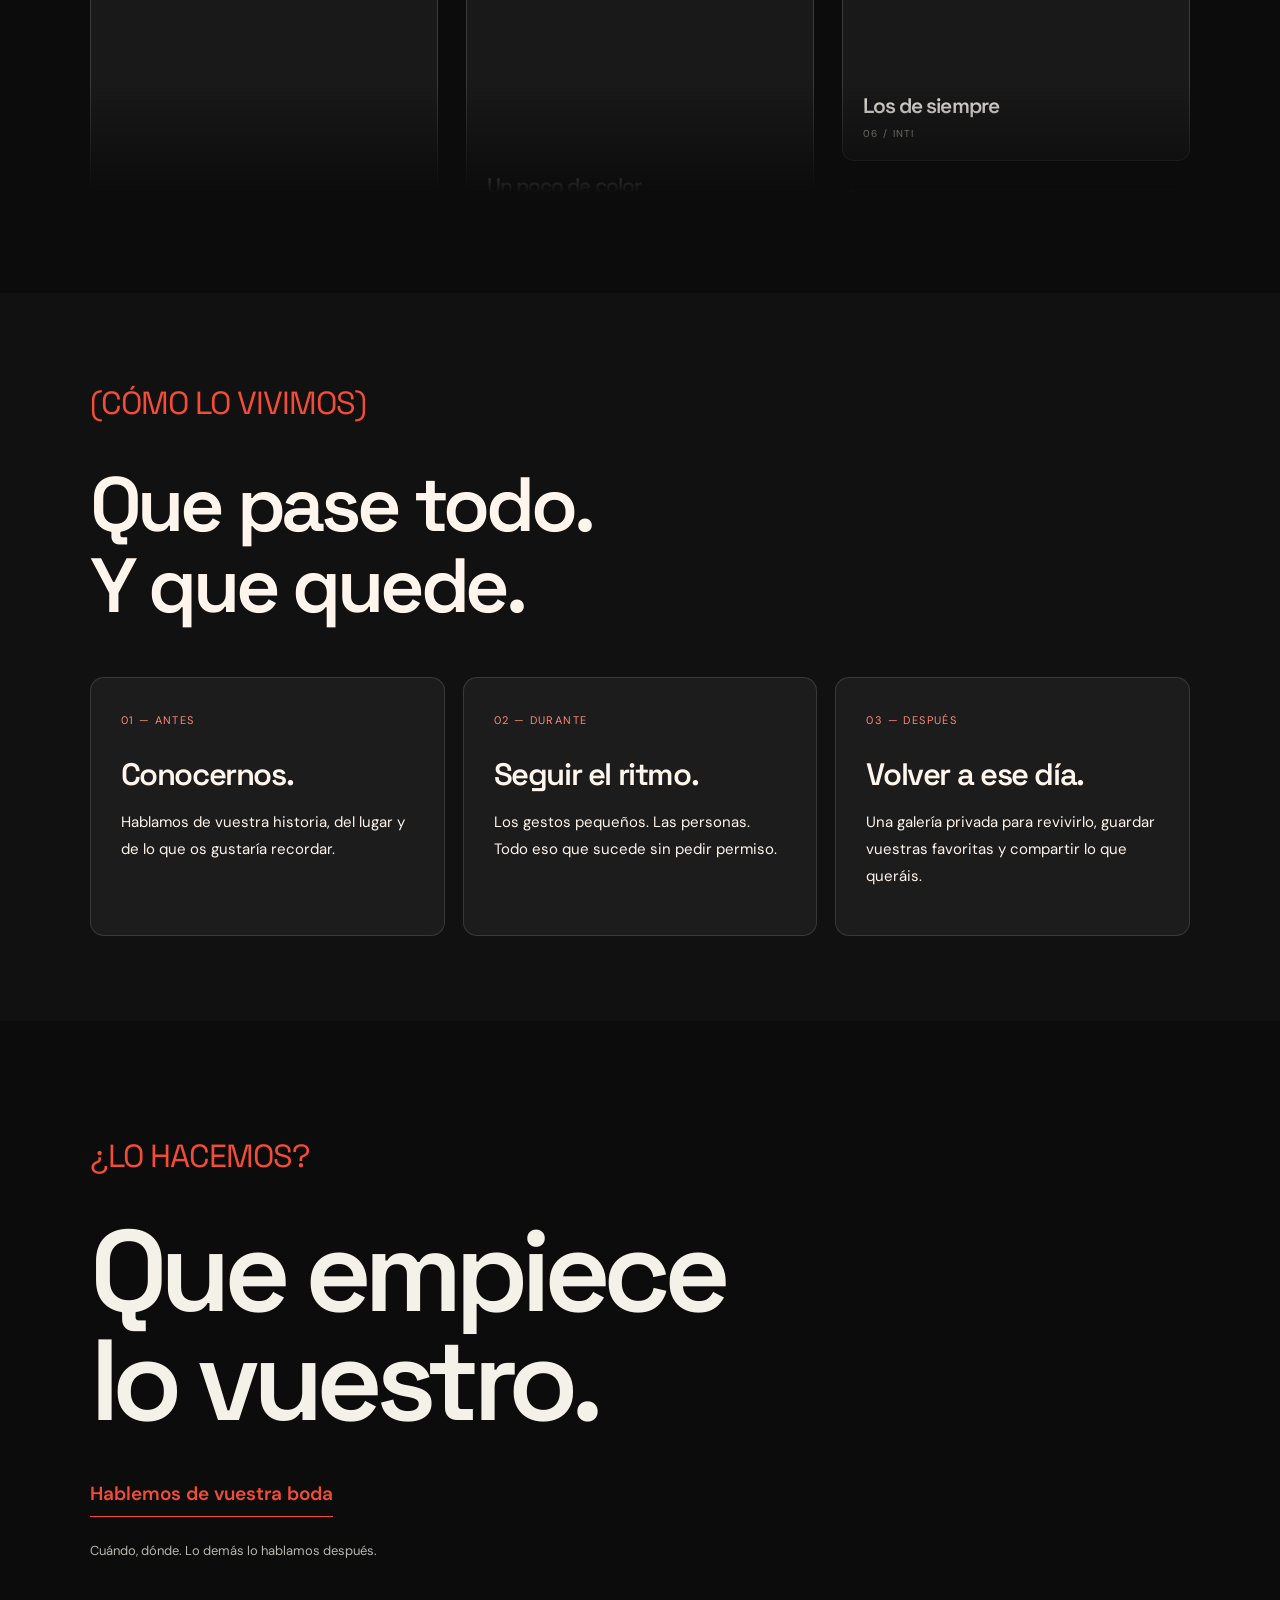
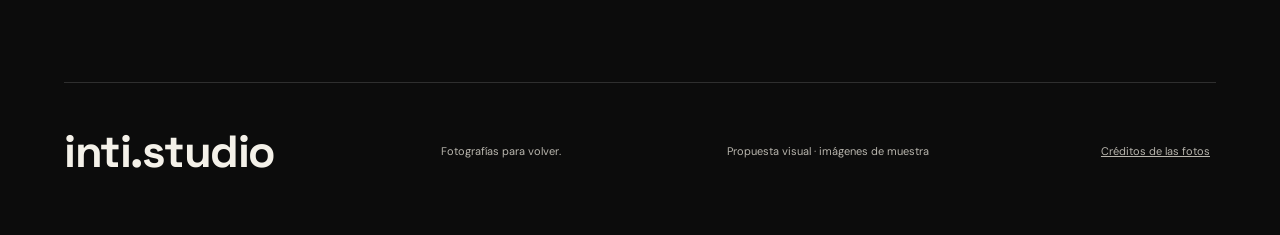
==== commit dd899140: "Give Historias staggered photo columns with scroll-linked parallax" ====
--- a/prototype/campione/index.html
+++ b/prototype/campione/index.html
@@ -6,7 +6,7 @@
 <div class="hero-scroll" id="home"><section class="hero"><div class="hero-kicker">INTI.STUDIO — WEDDING STORIES</div><div class="constellation" id="constellation" aria-label="Galería animada de fotografías de bodas"></div><div class="hero-title"><p>La gente. La fiesta. Lo inesperado.</p><h1>Todo lo que<br><em>se siente.</em></h1></div><div class="hero-bottom"><span>Fotografía de bodas, a vuestra manera.</span><span class="scroll-cue">SCROLL PARA EXPLORAR</span><a href="#historias">VER HISTORIAS</a></div></section></div>
 <section class="opening"><p>Una mirada a lo que pasa de verdad. A los abrazos que desordenan todo, a las canciones que se quedan y a lo que no estaba en el plan.</p><a class="outline-link" href="#historias">Ver las historias</a></section>
 <section class="intro" id="mirada"><div class="ruler" aria-hidden="true"></div><span class="eyebrow">(LA MIRADA)</span><div class="bento"><article class="bento-card statement"><h2>Menos guion.<br>Más <em>vosotros.</em></h2><span class="big-star" aria-hidden="true">✳</span><span class="card-foot">#SinPosarLaVida</span></article><article class="bento-card image-info"><img id="about-photo" alt="Detalles de una celebración" loading="lazy"><div class="info-grid"><div><span>EL DÍA</span><p>El vuestro.</p></div><div><span>EL LUGAR</span><p>Donde pase.</p></div><div><span>LA IDEA</span><p>Que seáis vosotros.</p></div></div></article><article class="bento-card frame-card"><img id="frame-photo" alt="Pareja celebrando" loading="lazy"><div class="viewfinder" aria-hidden="true"><span>REC ●</span></div><h2>Lo que importa<br>no se prepara.</h2></article></div><div class="about-note"><h3>Y también,</h3><p>La luz que cambia. Las manos que se encuentran. El caos bonito de estar juntos. Fotografías con intención, hechas para recordar cómo se sintió.</p></div></section>
-<section class="stories" id="historias"><div class="section-top"><span class="eyebrow">#HISTORIAS</span><span class="serif-note">Una selección de instantes.</span></div><div class="story-grid" id="story-grid"></div></section>
+<section class="stories" id="historias"><div class="section-top"><span class="eyebrow">#HISTORIAS</span><span class="serif-note">Una selección de instantes.</span></div><div class="story-window"><div class="story-grid" id="story-grid"></div></div></section>
 <section class="manifesto" id="experiencia"><span class="eyebrow">(CÓMO LO VIVIMOS)</span><h2>Que pase todo.<br><em>Y que quede.</em></h2><div class="steps"><article><span>01 — ANTES</span><h3>Conocernos.</h3><p>Hablamos de vuestra historia, del lugar y de lo que os gustaría recordar.</p></article><article><span>02 — DURANTE</span><h3>Seguir el ritmo.</h3><p>Los gestos pequeños. Las personas. Todo eso que sucede sin pedir permiso.</p></article><article><span>03 — DESPUÉS</span><h3>Volver a ese día.</h3><p>Una galería privada para revivirlo, guardar vuestras favoritas y compartir lo que queráis.</p></article></div></section>
 <section class="contact" id="contacto"><span class="eyebrow">¿LO HACEMOS?</span><h2>Que empiece<br><em>lo vuestro.</em></h2><button class="underline-button" id="contact-open">Hablemos de vuestra boda</button><p>Cuándo, dónde. Lo demás lo hablamos después.</p></section>
 <footer><a class="footer-logo" href="#home">inti.studio</a><span>Fotografías para volver.</span><span>Propuesta visual · imágenes de muestra</span><button id="credits-open">Créditos de las fotos</button></footer>
--- a/prototype/campione/campione.css
+++ b/prototype/campione/campione.css
@@ -1,3 +1,28 @@
 :root{--paper:#0c0c0c;--ink:#f4f1e9;--muted:#b9b6ae;--line:#ffffff25;--accent:#f34c37}body{background:var(--paper)}header{height:76px;position:sticky;top:0;background:#0c0c0ce8;backdrop-filter:blur(18px);z-index:100;padding:0 7%;color:var(--ink)}.brand{font-size:36px}.brand small{font-size:9px}nav{gap:28px}.hero-scroll{background:#0c0c0c;height:auto}.hero-scroll .hero{height:1050px;min-height:0;position:relative;overflow:hidden}.hero-scroll .constellation{inset:45px 12% 350px}.hero-kicker{display:none}.hero-scroll .hero-title{top:auto;bottom:100px;transform:none}.hero-title h1{font-size:clamp(55px,7.5vw,110px);line-height:.95;color:var(--ink);letter-spacing:-.07em}.hero-title p{font-size:14px;color:var(--muted);margin-bottom:25px}.hero-scroll .hero-bottom{bottom:25px;color:var(--muted)}.hero-scroll .photo-card{border-radius:12px;opacity:1;box-shadow:0 20px 60px #0005}.hero-scroll .photo-card:first-child img{object-position:75%}.hero-bottom a{color:var(--accent)}.opening{text-align:center;max-width:600px;margin:0 auto;padding:15px 25px 100px}.opening p{font-size:18px;line-height:1.6;color:var(--muted)}.outline-link{border:1px solid var(--accent);padding:13px 45px;display:inline-block;border-radius:9px;margin-top:15px}.outline-link:hover{background:var(--accent);color:white}.intro{display:block;border:0;padding:20px 7% 100px}.ruler{height:28px;border-top:1px solid #ffffff35;margin:0 0 70px;background:repeating-linear-gradient(90deg,transparent 0,transparent calc(16.66% - 1px),#ffffff25 calc(16.66% - 1px),#ffffff25 16.66%)}.eyebrow{font-family:'Space Grotesk',Arial,sans-serif;color:var(--accent);font-size:32px;letter-spacing:-1px}.bento{display:grid;grid-template-columns:repeat(3,1fr);gap:16px;margin-top:32px}.bento-card{background:#191919;border-radius:16px;overflow:hidden;min-height:440px;position:relative}.bento-card h2{font-size:clamp(28px,3vw,43px);line-height:1.12}.statement{padding:30px;display:flex;flex-direction:column;justify-content:space-between}.statement h2{margin:0}.big-star{font-size:175px;line-height:1;color:var(--accent);align-self:center}.card-foot{font-size:18px}.image-info>img{width:100%;height:230px;object-fit:cover}.info-grid{padding:25px;display:grid;grid-template-columns:1fr 1fr;gap:15px}.info-grid>div:last-child{grid-column:span 2}.info-grid span{font-size:11px;color:var(--accent);letter-spacing:1px}.info-grid p{color:var(--ink);font-size:18px;margin:6px 0}.frame-card>img{position:absolute;width:100%;height:100%;object-fit:cover;filter:brightness(.65)}.frame-card h2{position:absolute;bottom:10px;left:25px;right:20px;color:white}.viewfinder{position:absolute;inset:40px 35px 160px;border:1px solid white;border-radius:20px}.viewfinder span{position:absolute;top:12px;left:15px;color:#ff604c;font-size:12px}.about-note{max-width:780px;margin-top:45px}.about-note h3{font-size:28px;color:var(--accent);margin:0 0 12px}.about-note p{font-size:18px;line-height:1.65}.stories{padding:0 7% 100px}.section-top{margin-bottom:35px}.story-grid{grid-template-columns:repeat(3,1fr);gap:35px 18px}.story:nth-child(2){padding:0}.story-image,.story:nth-child(2) .story-image{height:340px;border-radius:13px}.story:nth-child(3n+2){padding-top:65px}.story h3{font-size:21px}.story-label{align-items:center;gap:10px}.story-label span{font-size:10px;color:var(--muted)}.manifesto{background:#111;padding:85px 7%}.manifesto>h2{text-align:left;font-size:clamp(45px,6vw,85px);margin:35px 0 50px}.steps{gap:18px}.steps article{background:#1c1c1c;border:1px solid #ffffff20;border-radius:14px;padding:30px;min-height:240px;transition:background .3s}.steps article:hover{background:#c92324}.steps article span{color:#ff8979}.steps h3{font-size:31px}.steps p{color:var(--muted)}.contact{background:#0c0c0c;padding:110px 7%;text-align:left}.contact h2{font-size:clamp(60px,9vw,140px);line-height:.95}.contact p{color:var(--muted)}.underline-button{border-color:var(--accent);color:var(--accent);font-size:19px}footer{padding:40px 0 55px;flex-wrap:wrap}.footer-logo{font-size:45px}.share-panel{background:#202020}.dark-button{background:var(--accent);color:white}.gallery-tabs button.active{border-color:var(--accent)}.favorite[aria-pressed=true]{color:var(--accent)}.gallery-cover{background:#111}.toast{background:var(--accent)}input,textarea{color:var(--ink)}.intro .small-copy{color:var(--muted)}
 @media(max-width:800px){.bento{grid-template-columns:1fr 1fr}.frame-card{grid-column:span 2;min-height:380px}.hero-scroll .hero{height:900px}.hero-scroll .constellation{inset:40px 3% 330px}.hero-scroll .hero-title{bottom:100px}.story-grid{grid-template-columns:1fr 1fr}.story:nth-child(3n+2){padding-top:0}.story-image,.story:nth-child(2) .story-image{height:330px}.steps{grid-template-columns:1fr}.steps article{min-height:0}.eyebrow{font-size:27px}}
 @media(max-width:480px){header{padding:0 6%;height:74px}.brand small{font-size:8px;letter-spacing:1px}.brand{font-size:32px}.hero-scroll .hero{height:770px}.hero-scroll .constellation{inset:45px -12% 330px}.hero-scroll .hero-title{bottom:95px}.hero-scroll .hero-title h1{font-size:61px}.hero-title p{font-size:12px}.hero-bottom>span:first-child{display:none}.hero-bottom{justify-content:center}.opening{padding-bottom:65px}.bento{grid-template-columns:1fr}.frame-card{grid-column:auto}.bento-card{min-height:390px}.statement h2{font-size:39px}.big-star{font-size:160px}.intro{padding-bottom:65px}.intro h2{font-size:36px}.story-grid{grid-template-columns:1fr 1fr;gap:25px 12px}.story-image,.story:nth-child(2) .story-image{height:225px}.story h3{font-size:17px}.story-label{display:block;padding-top:12px}.story-label span{margin-top:5px;font-size:9px}.serif-note{display:none}.contact h2{font-size:64px}.contact{padding-top:75px;padding-bottom:75px}.manifesto>h2{font-size:47px}.ruler{margin-bottom:40px}}
+
+/* Single portrait, fast 3D turn, then the stack opens. */
+.hero-scroll .hero{perspective:1400px}
+.hero-scroll .constellation{transform-origin:50% 47%;transform-style:preserve-3d}
+.hero-scroll .photo-card{backface-visibility:visible}
+.hero-scroll .photo-card:not(:first-child){opacity:0}
+
+/* Scroll-linked photographic columns, each travelling at its own speed. */
+.stories{padding-bottom:100px;overflow:hidden}
+.stories .section-top{display:block;text-align:center;margin:0 auto 55px}
+.stories .serif-note{display:block;margin-top:15px;font:16px/1.6 'Space Grotesk',Arial,sans-serif;color:var(--muted)}
+.story-window{height:900px;overflow:hidden;mask-image:linear-gradient(transparent,#000 9%,#000 88%,transparent)}
+.stories .story-grid{display:grid;grid-template-columns:repeat(3,minmax(0,1fr));gap:28px;padding:90px 0 0}
+.story-column{display:flex;flex-direction:column;gap:28px;min-width:0;will-change:transform}
+.stories .story{padding:0;border:1px solid #ffffff25;border-radius:12px;background:#191919;overflow:hidden;flex-shrink:0}
+.stories .story button{display:block;width:100%;text-align:left}
+.stories .story-image,.stories .story:nth-child(2) .story-image{height:350px;border-radius:0;overflow:hidden}
+.stories .story-image img{height:100%;width:100%;object-fit:cover;transition:transform .45s}
+.stories .story button:hover img{transform:scale(1.04)}
+.stories .story-label{display:block;padding:20px}
+.stories .story-label h3{font-size:21px;margin:0 0 8px}
+.stories .story-label span{display:block;font-size:10px}
+@media(max-width:800px){.stories .story-grid{gap:16px}.story-column{gap:18px}.stories .story-image,.stories .story:nth-child(2) .story-image{height:290px}.stories .story-label{padding:15px}.stories .story-label h3{font-size:18px}.story-window{height:760px}}
+@media(max-width:600px){.stories{padding-left:5%;padding-right:5%}.stories .story-grid{grid-template-columns:repeat(2,minmax(0,1fr));gap:13px;padding-top:70px}.stories .story-image,.stories .story:nth-child(2) .story-image{height:240px}.stories .story-label{padding:13px 10px}.stories .story-label h3{font-size:16px}.story-window{height:1120px}}
+@media(prefers-reduced-motion:reduce){.story-window{height:auto;mask-image:none;overflow:visible}.stories .story-grid{padding-top:0}.story-column{will-change:auto}}
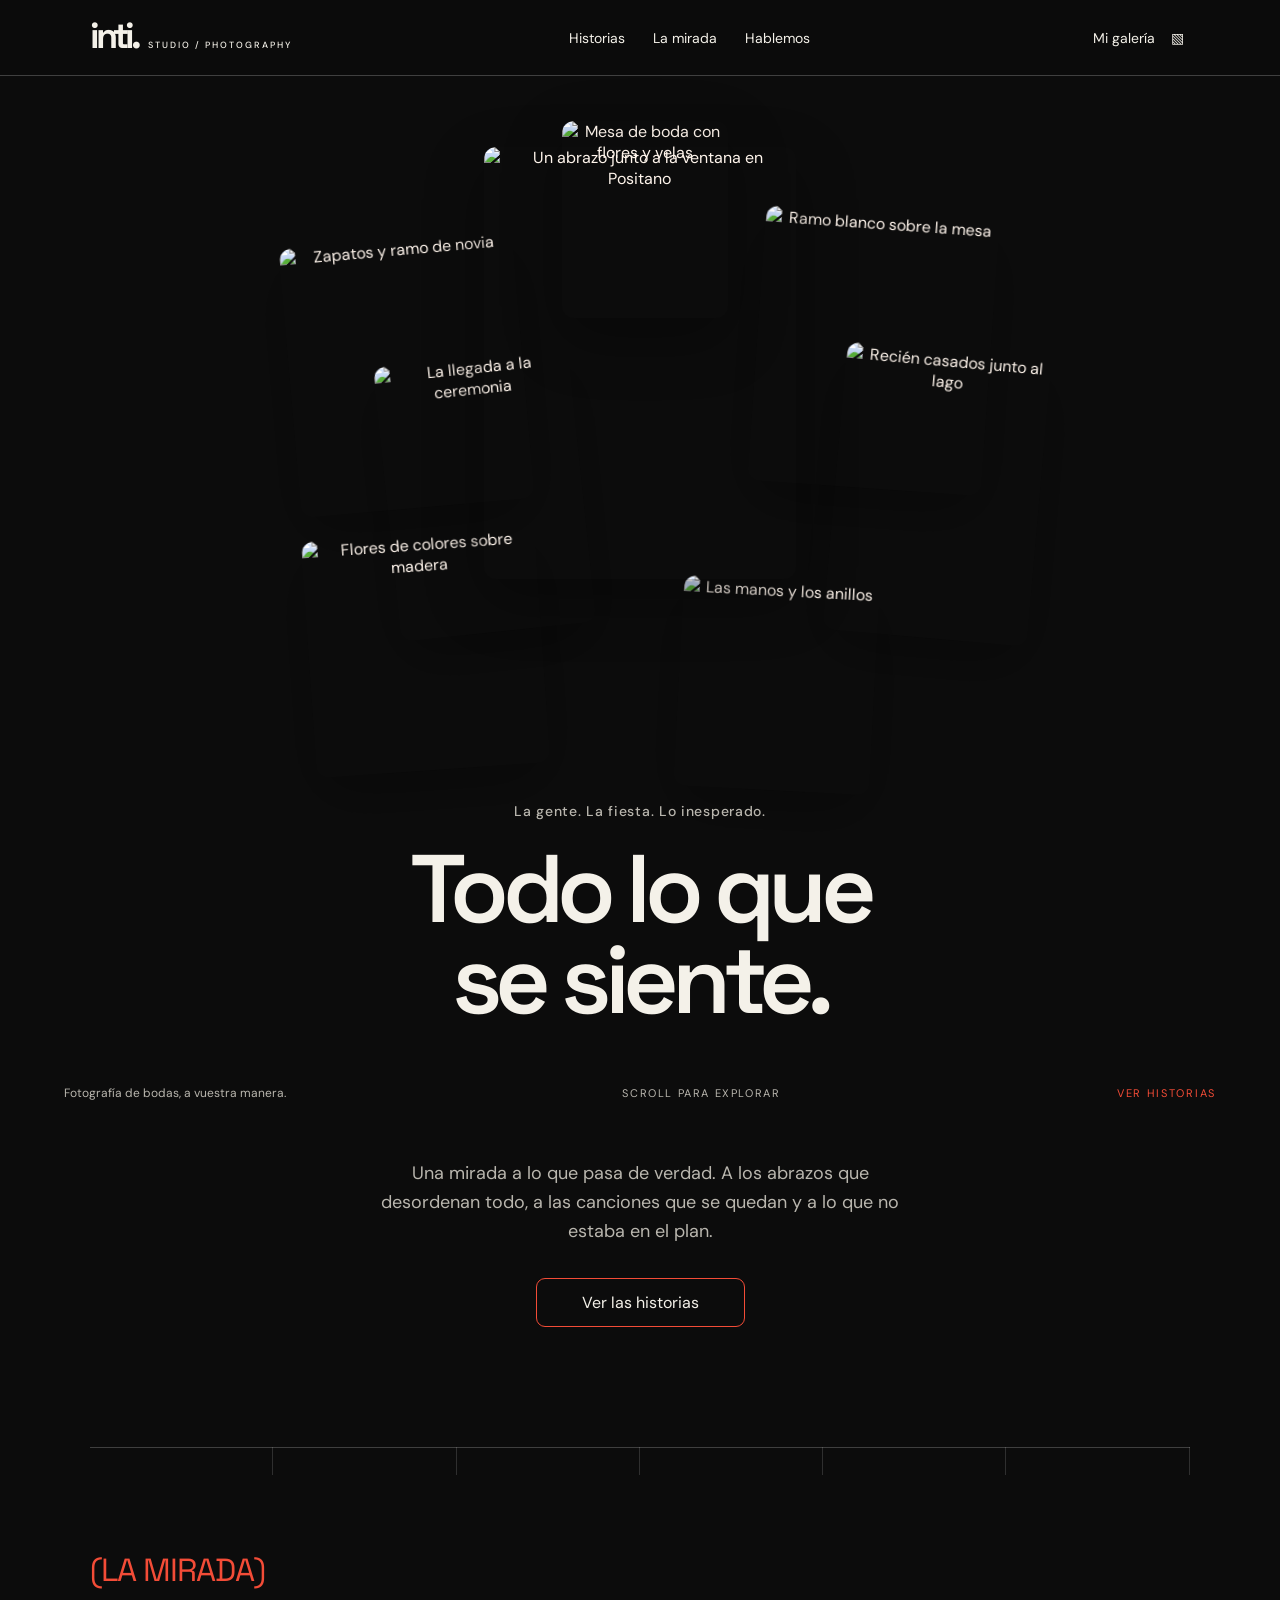
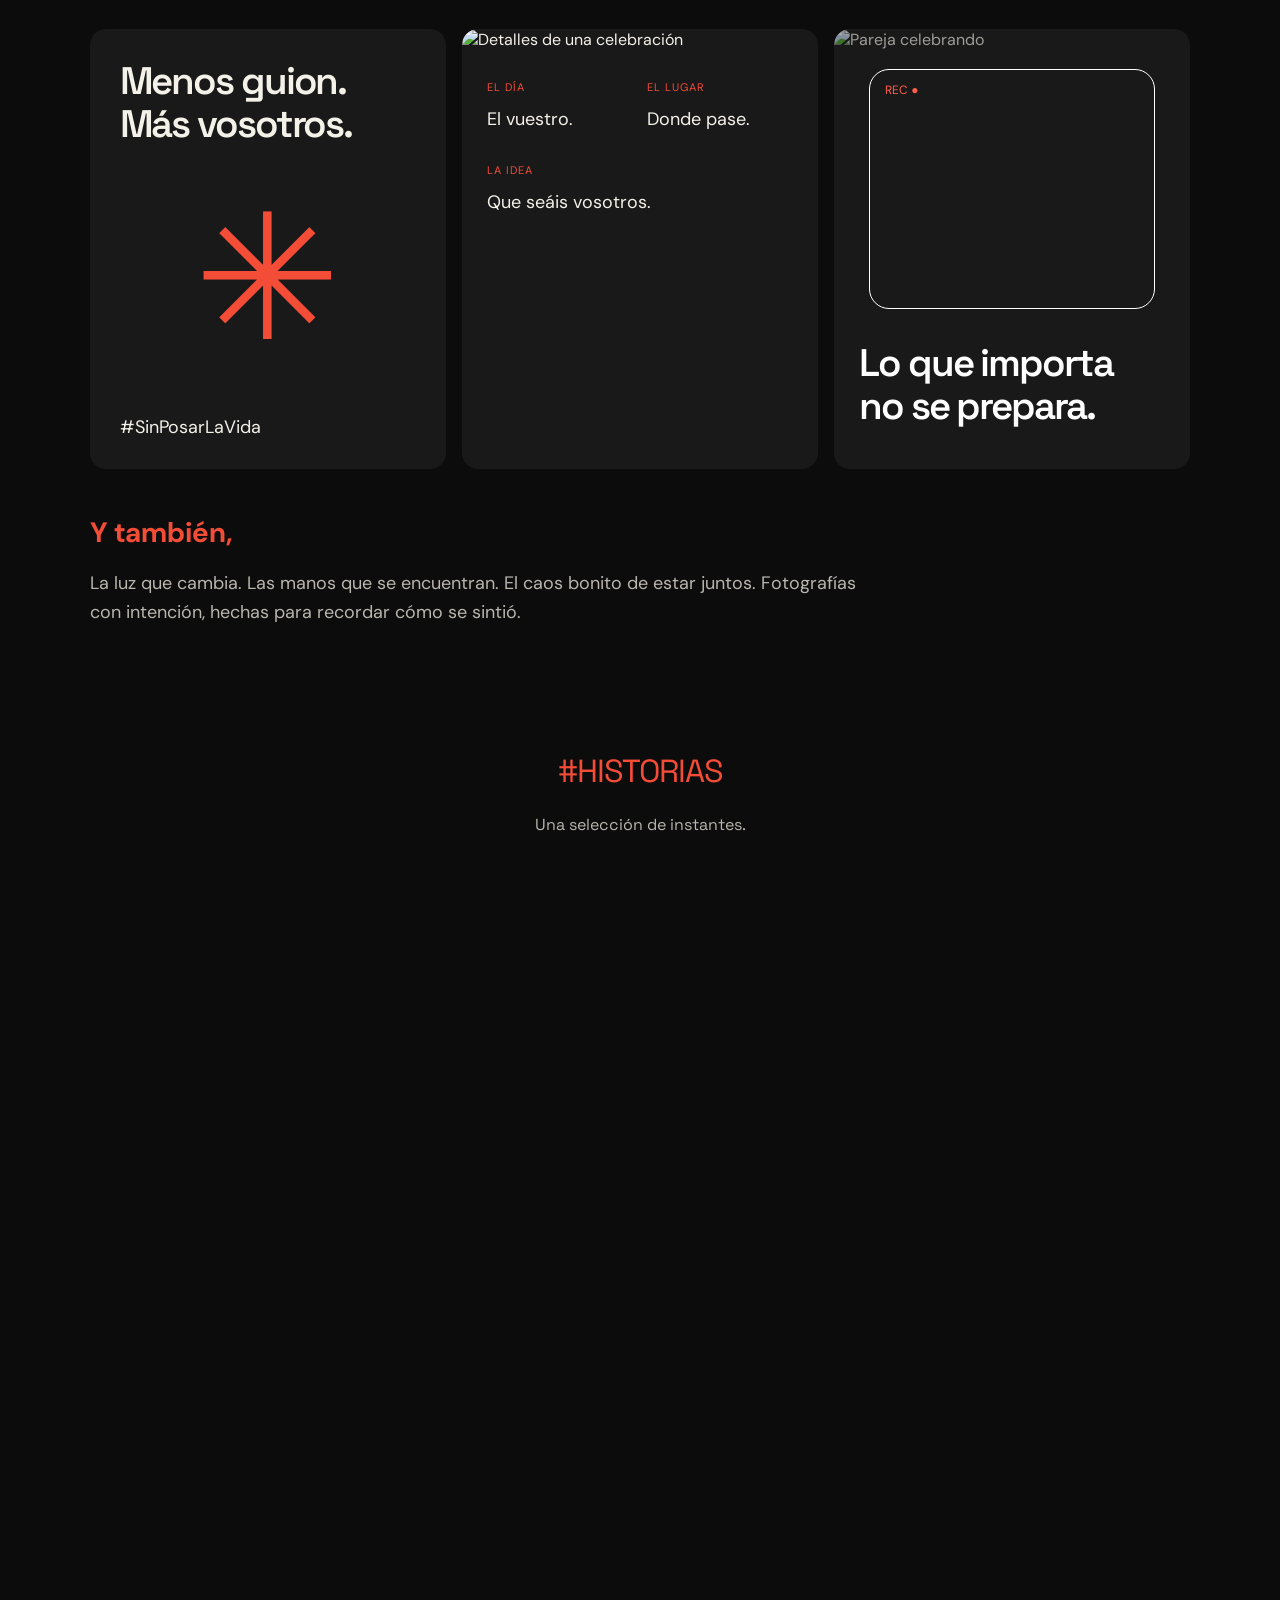
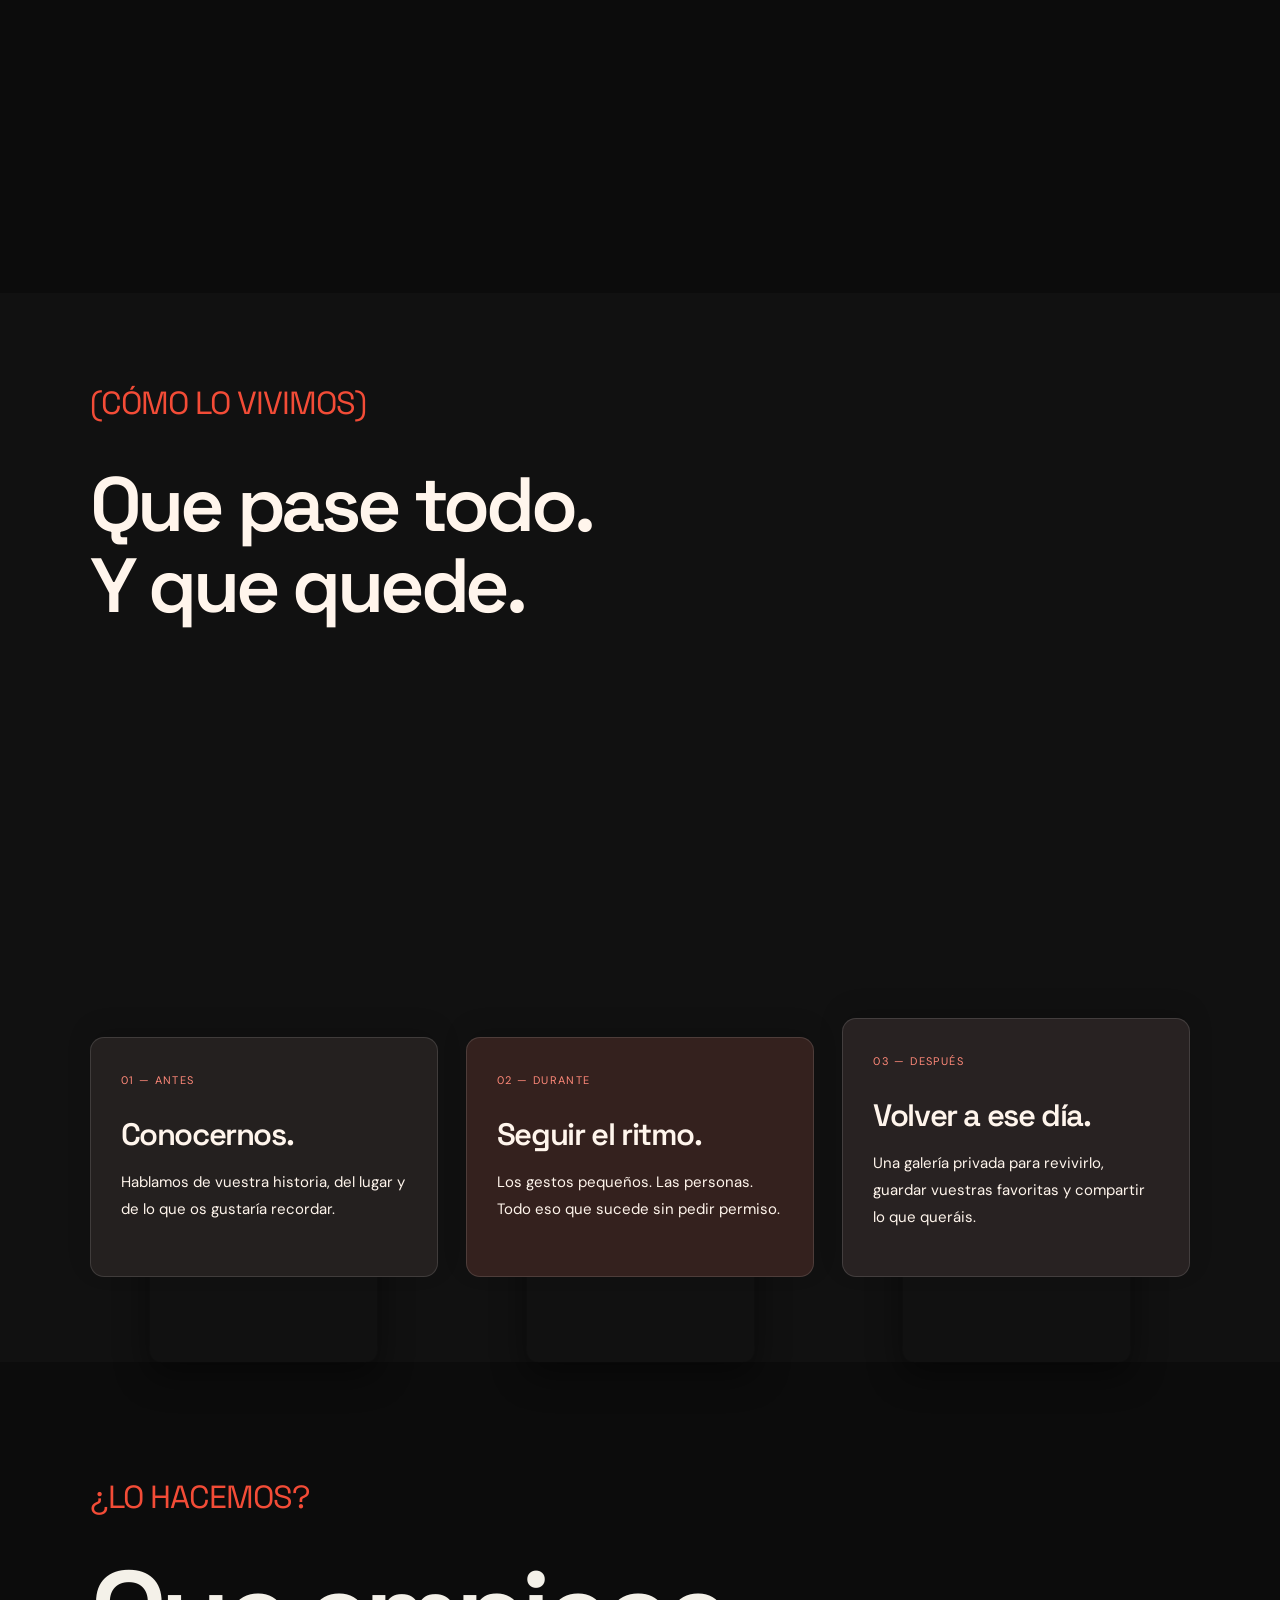
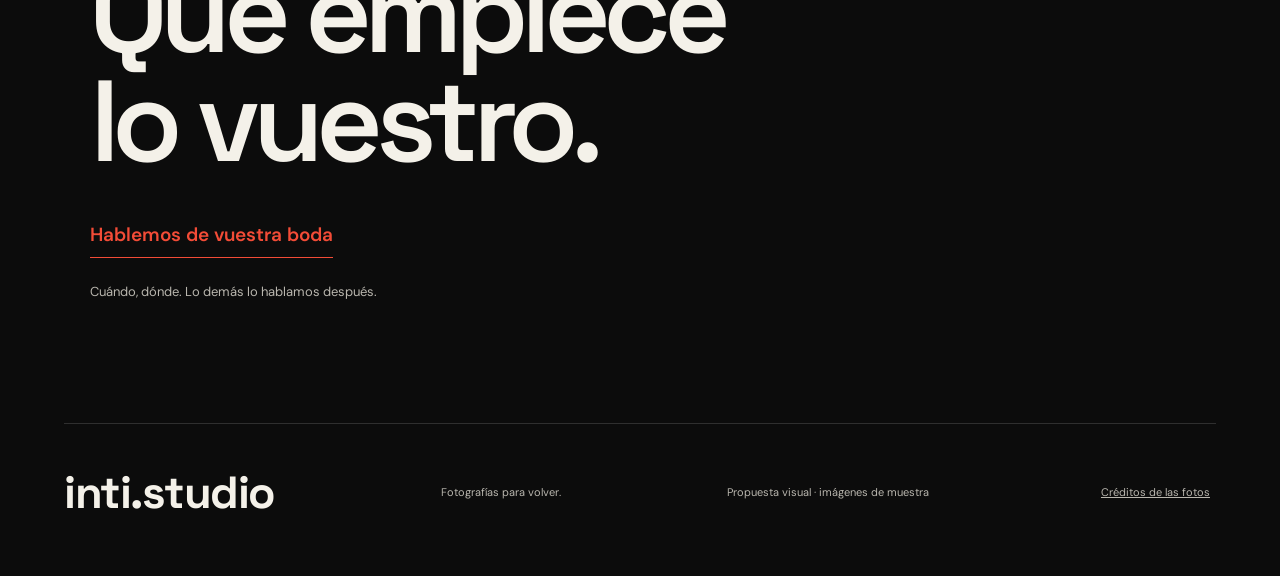
==== commit 7010b030: "Reveal portrait cards behind process steps on scroll" ====
--- a/prototype/campione/index.html
+++ b/prototype/campione/index.html
@@ -1,5 +1,5 @@
 <!doctype html>
-<html lang="es"><head><meta charset="UTF-8"><meta name="viewport" content="width=device-width,initial-scale=1"><meta name="theme-color" content="#0c0c0c"><title>Inti.Studio — A vuestra manera</title><meta name="description" content="Fotografía de bodas. Una mirada atenta a la luz, los gestos y todo lo que permanece."><link rel="icon" href="data:image/svg+xml,%3Csvg xmlns='http://www.w3.org/2000/svg' viewBox='0 0 40 40'%3E%3Crect width='40' height='40' fill='%23c92324'/%3E%3Ctext x='12' y='30' font-family='Arial' font-size='34' fill='%23ffffff'%3Ei%3C/text%3E%3C/svg%3E"><link rel="stylesheet" href="../style.css"><link rel="stylesheet" href="campione.css"></head>
+<html lang="es"><head><meta charset="UTF-8"><meta name="viewport" content="width=device-width,initial-scale=1"><meta name="theme-color" content="#0c0c0c"><title>Inti.Studio — A vuestra manera</title><meta name="description" content="Fotografía de bodas. Una mirada atenta a la luz, los gestos y todo lo que permanece."><link rel="icon" href="data:image/svg+xml,%3Csvg xmlns='http://www.w3.org/2000/svg' viewBox='0 0 40 40'%3E%3Crect width='40' height='40' fill='%23c92324'/%3E%3Ctext x='12' y='30' font-family='Arial' font-size='34' fill='%23ffffff'%3Ei%3C/text%3E%3C/svg%3E"><link rel="stylesheet" href="../style.css"><link rel="stylesheet" href="campione.css?v=steps-1"></head>
 <body>
 <header><a class="brand" href="#home" aria-label="Inti.Studio, inicio">inti<span>.</span><small>STUDIO / PHOTOGRAPHY</small></a><nav aria-label="Navegación principal"><a href="#historias">Historias</a><a href="#mirada">La mirada</a><a href="#contacto">Hablemos</a></nav><button class="client-link" data-gallery>Mi galería <span class="lock">▧</span></button></header>
 <main id="public-view">
@@ -15,4 +15,4 @@
 <dialog id="lightbox"><button class="dialog-close" aria-label="Cerrar fotografía">✕</button><button class="light-prev" aria-label="Foto anterior">‹</button><img alt=""><button class="light-next" aria-label="Foto siguiente">›</button><div class="light-caption"></div></dialog>
 <dialog id="contact-dialog"><button class="dialog-close" aria-label="Cerrar">✕</button><span class="eyebrow">VUESTRA HISTORIA</span><h2>Todo empieza<br>con <em>una conversación.</em></h2><p>Formulario de prueba. No se enviará ningún mensaje.</p><form id="contact-form"><label>Vuestros nombres<input required name="names" placeholder="¿Cómo os llamáis?"></label><label>Email<input required type="email" name="email" placeholder="vuestro@email.com"></label><div class="form-row"><label>Fecha de la boda<input type="date" name="date"></label><label>Lugar<input name="place" placeholder="Ciudad, finca…"></label></div><label>Vuestra historia<textarea name="story" placeholder="¿Qué os gustaría que quedara?"></textarea></label><button class="dark-button">Probar formulario</button><p id="form-result" role="status"></p></form></dialog>
 <dialog id="credits-dialog"><button class="dialog-close" aria-label="Cerrar">✕</button><h2>Las imágenes<br>de <em>esta prueba.</em></h2><p>Fotografías de muestra de Pexels. No representan trabajos de Inti.Studio.</p><div id="credits-list"></div></dialog>
-<div class="toast" id="toast" role="status"></div><script src="../photos.js"></script><script src="../vendor/motion.js"></script><script src="app.js"></script></body></html>
+<div class="toast" id="toast" role="status"></div><script src="../photos.js"></script><script src="../vendor/motion.js"></script><script src="app.js?v=steps-1"></script></body></html>
--- a/prototype/campione/campione.css
+++ b/prototype/campione/campione.css
@@ -26,3 +26,14 @@
 @media(max-width:800px){.stories .story-grid{gap:16px}.story-column{gap:18px}.stories .story-image,.stories .story:nth-child(2) .story-image{height:290px}.stories .story-label{padding:15px}.stories .story-label h3{font-size:18px}.story-window{height:760px}}
 @media(max-width:600px){.stories{padding-left:5%;padding-right:5%}.stories .story-grid{grid-template-columns:repeat(2,minmax(0,1fr));gap:13px;padding-top:70px}.stories .story-image,.stories .story:nth-child(2) .story-image{height:240px}.stories .story-label{padding:13px 10px}.stories .story-label h3{font-size:16px}.story-window{height:1120px}}
 @media(prefers-reduced-motion:reduce){.story-window{height:auto;mask-image:none;overflow:visible}.stories .story-grid{padding-top:0}.story-column{will-change:auto}}
+
+/* Portraits emerge behind the three process cards with the scroll. */
+.steps{align-items:start;gap:28px}
+.step-scene{position:relative;height:600px;isolation:isolate;display:flex;align-items:flex-end;perspective:1000px}
+.step-portrait{position:absolute;z-index:0;bottom:45px;left:12%;width:76%;height:330px;border-radius:14px;overflow:hidden;box-shadow:0 15px 40px #0007;transform-origin:50% 90%;will-change:transform}
+.step-portrait img{width:100%;height:100%;object-fit:cover}
+.steps .step-scene article{position:relative;z-index:1;width:100%;min-height:240px;background:#24201f;box-shadow:0 -8px 25px #0002}
+.steps .step-scene:nth-child(2) article{background:#34211e}
+.steps .step-scene:nth-child(3) article{background:#282222}
+@media(max-width:800px){.steps{grid-template-columns:1fr;gap:38px;max-width:520px;margin-inline:auto}.step-scene{height:580px}.step-portrait{width:66%;left:17%;height:340px}.steps .step-scene article{min-height:210px}}
+@media(prefers-reduced-motion:reduce){.step-portrait{will-change:auto}}
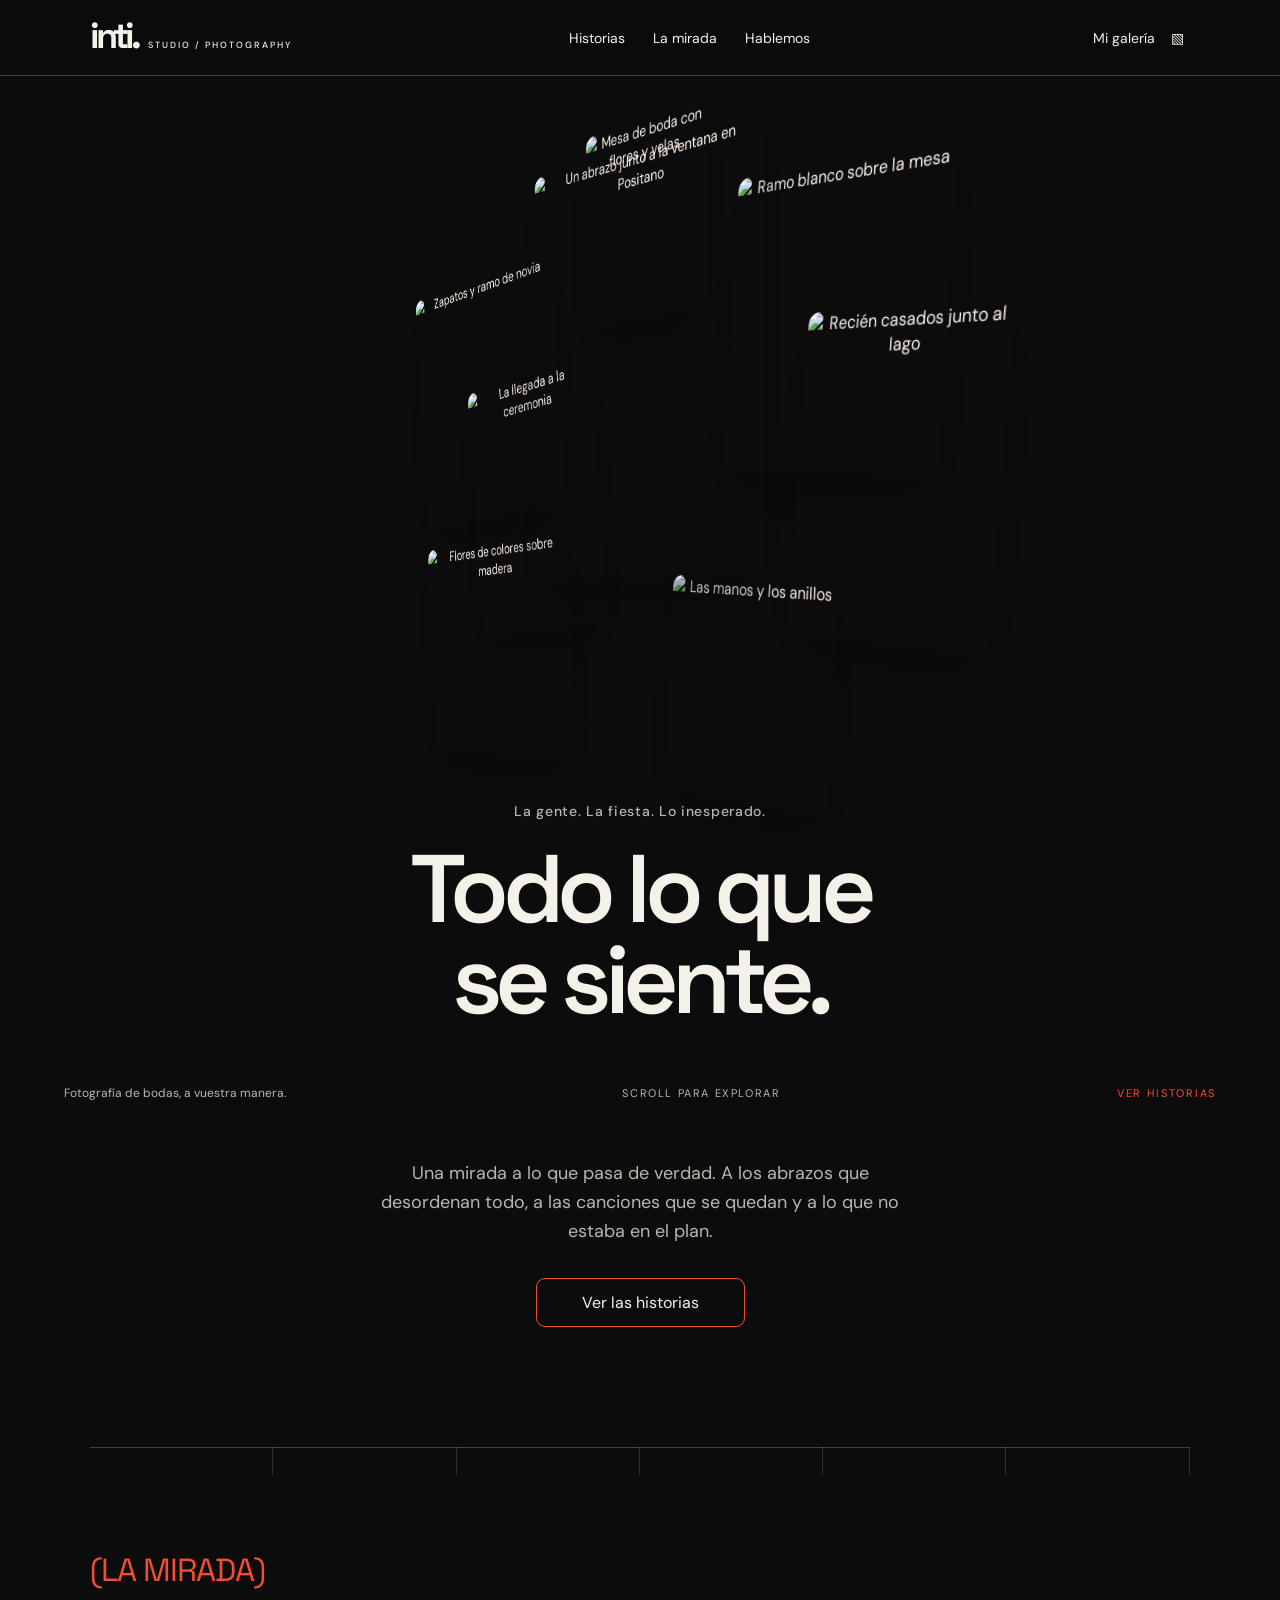
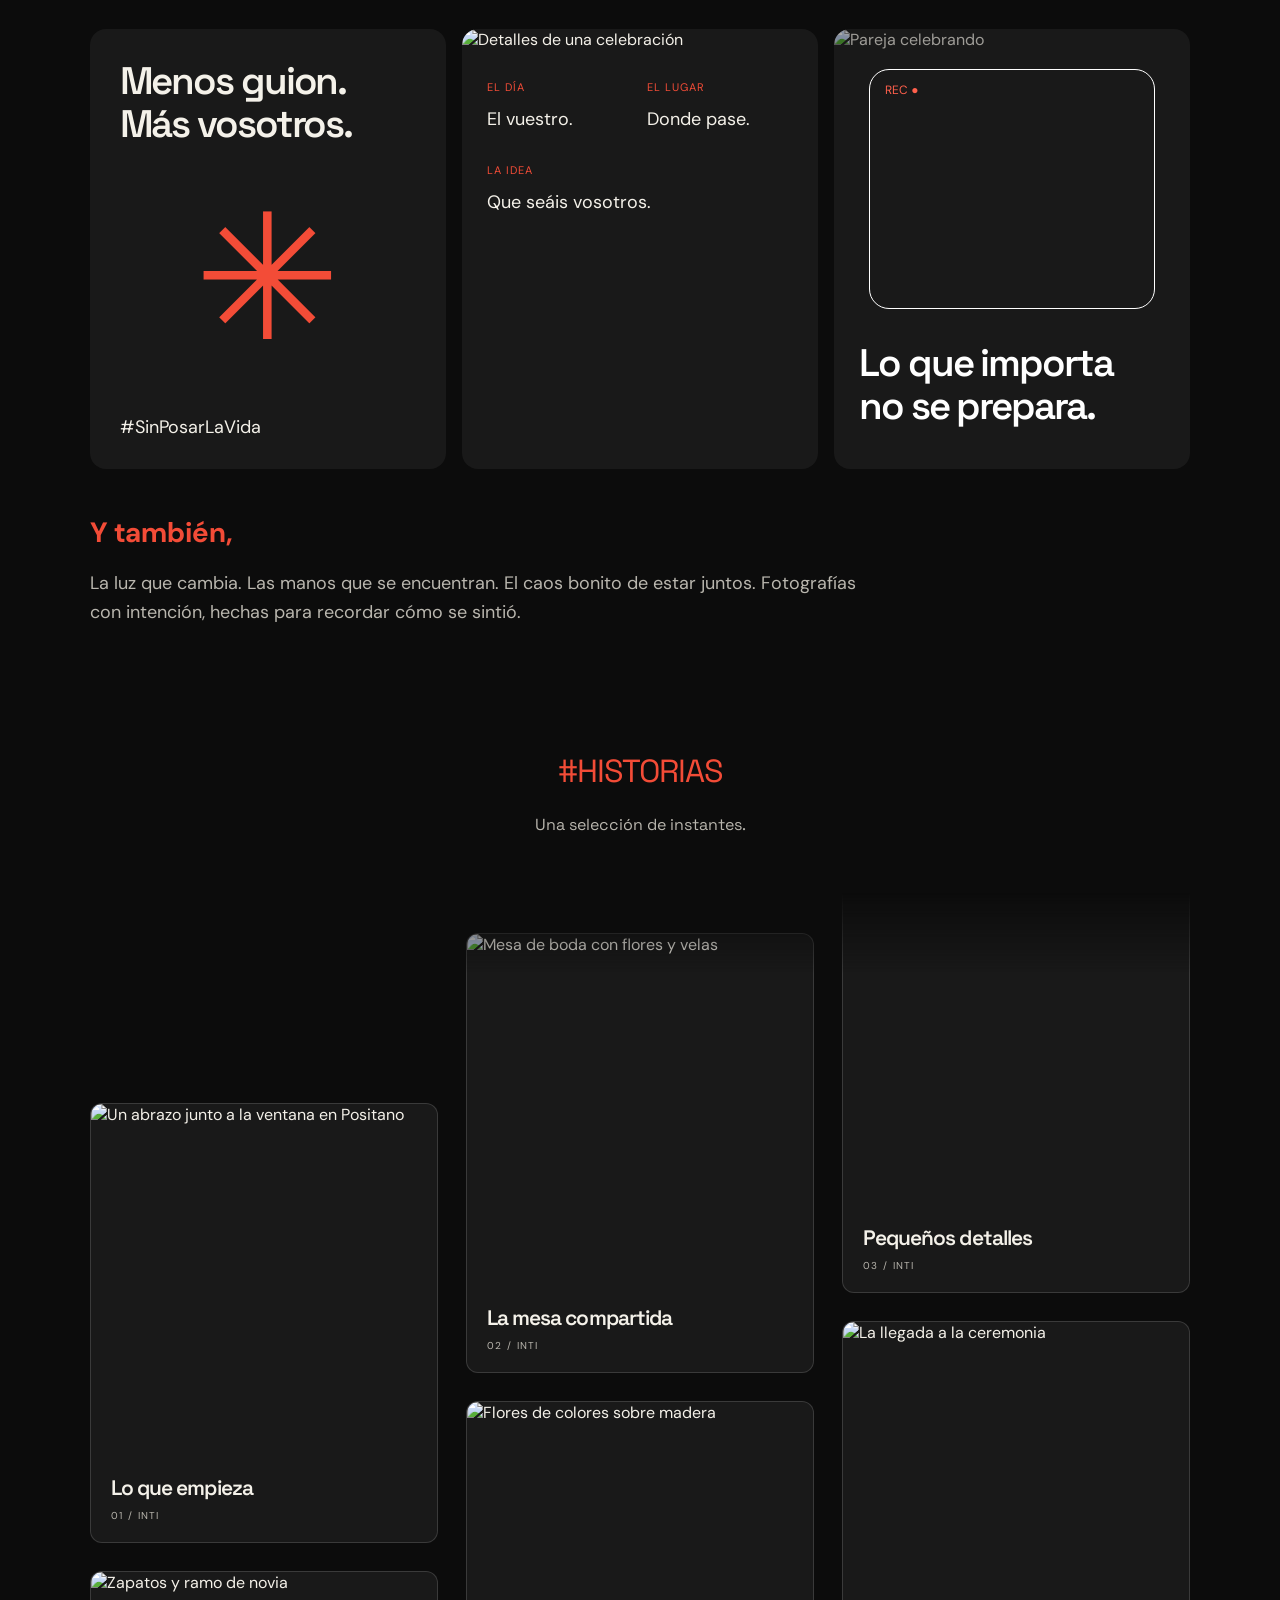
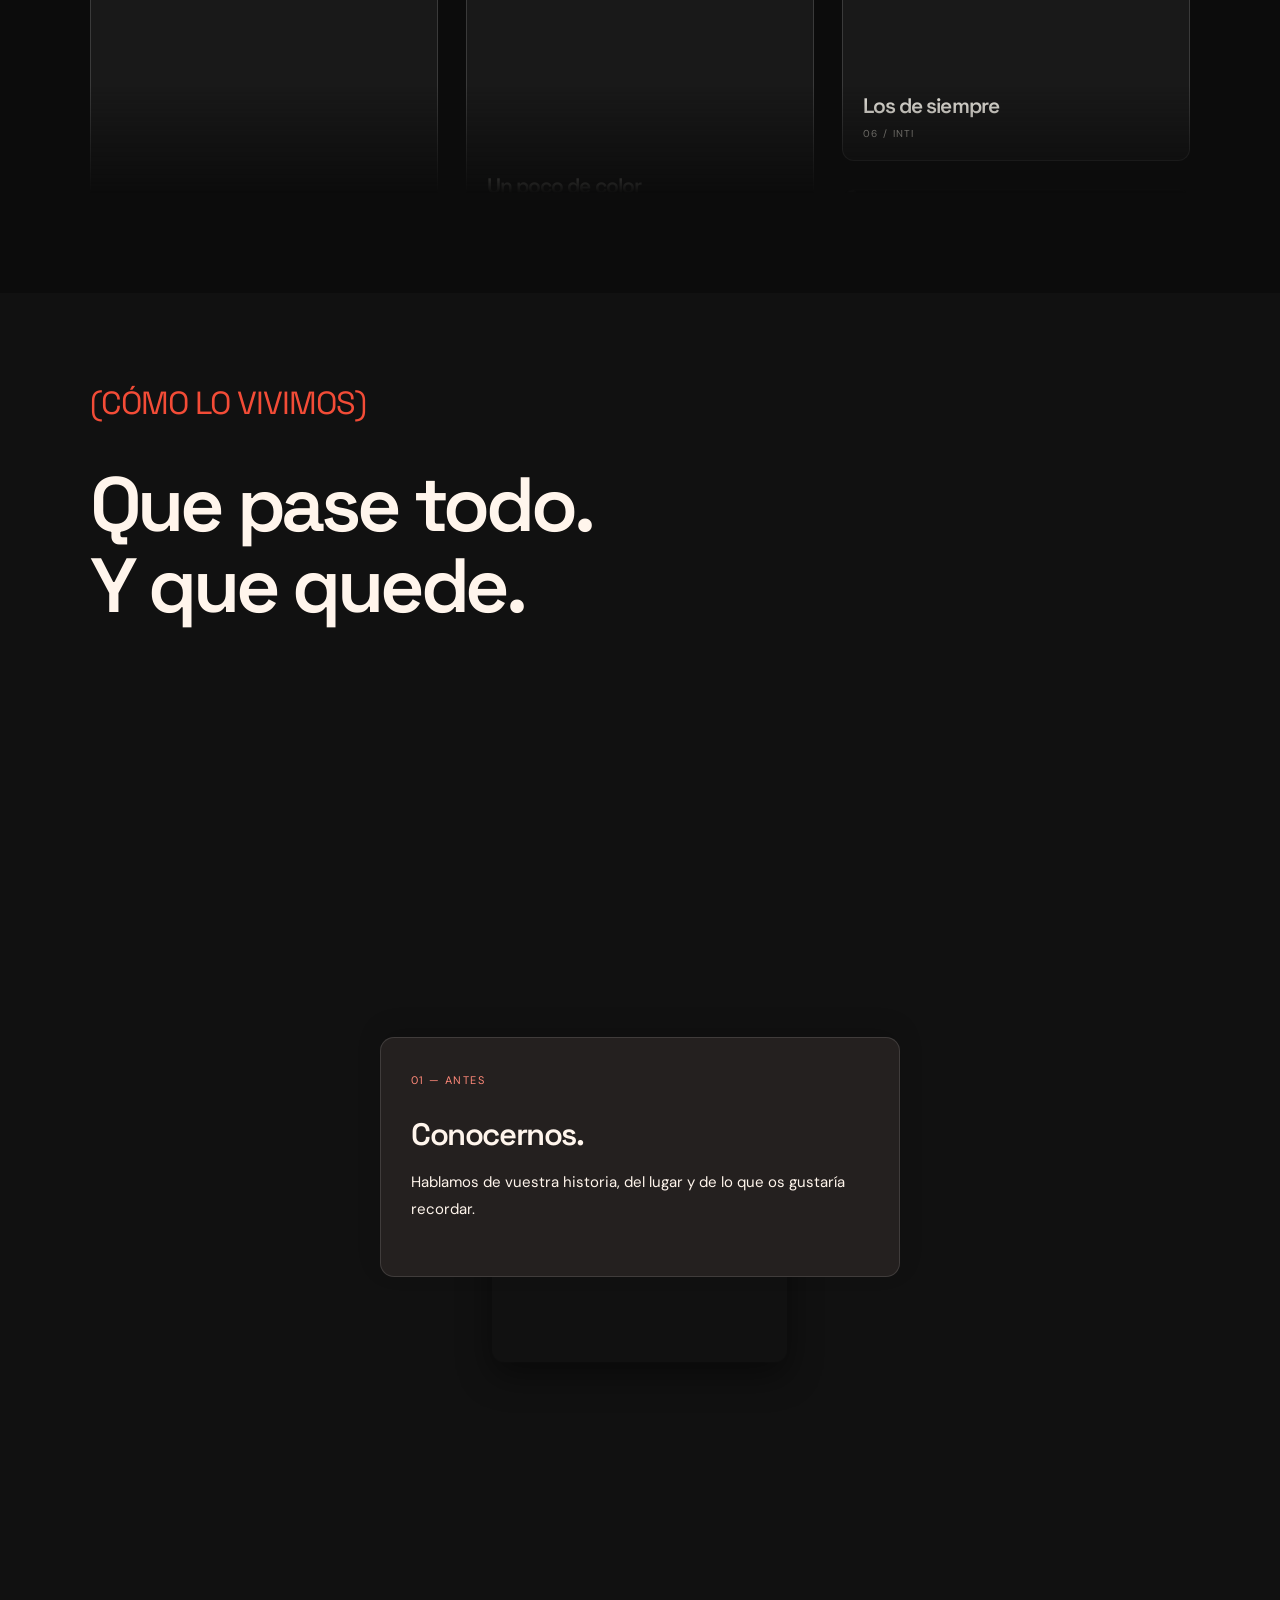
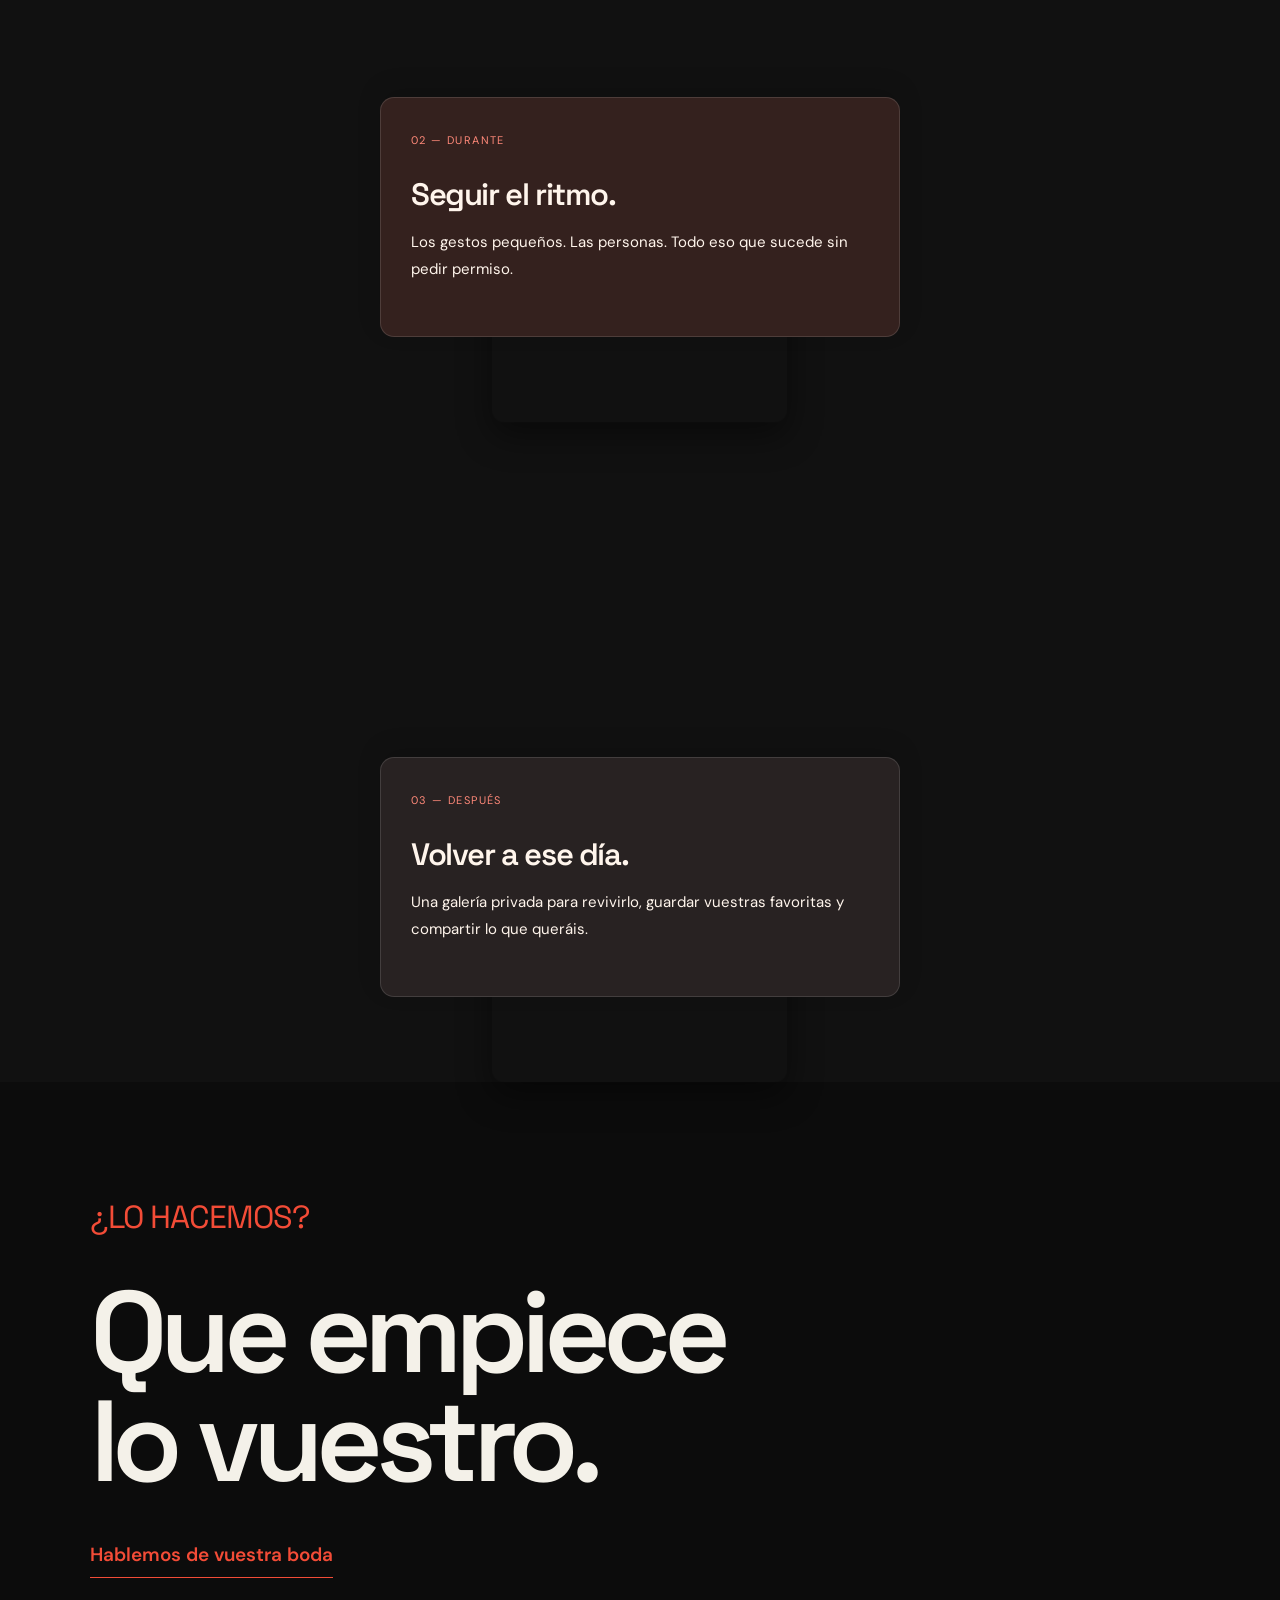
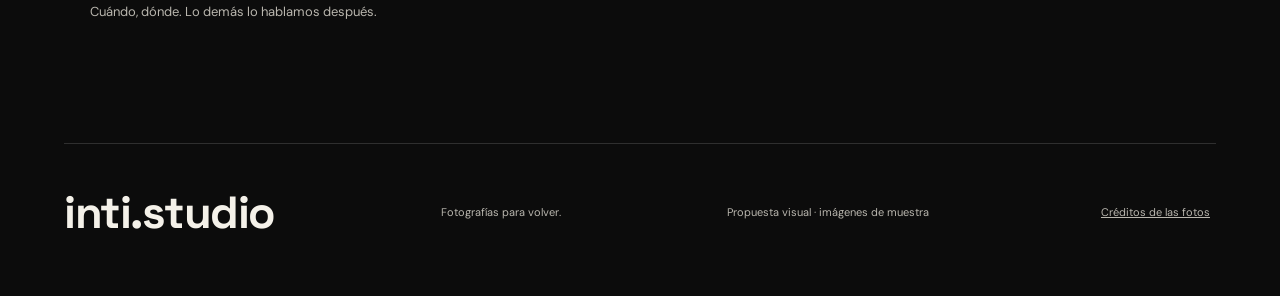
==== commit 0eb3893d: "Slow hero spin, cycle featured photos and stack process cards vertically" ====
--- a/prototype/campione/index.html
+++ b/prototype/campione/index.html
@@ -1,5 +1,5 @@
 <!doctype html>
-<html lang="es"><head><meta charset="UTF-8"><meta name="viewport" content="width=device-width,initial-scale=1"><meta name="theme-color" content="#0c0c0c"><title>Inti.Studio — A vuestra manera</title><meta name="description" content="Fotografía de bodas. Una mirada atenta a la luz, los gestos y todo lo que permanece."><link rel="icon" href="data:image/svg+xml,%3Csvg xmlns='http://www.w3.org/2000/svg' viewBox='0 0 40 40'%3E%3Crect width='40' height='40' fill='%23c92324'/%3E%3Ctext x='12' y='30' font-family='Arial' font-size='34' fill='%23ffffff'%3Ei%3C/text%3E%3C/svg%3E"><link rel="stylesheet" href="../style.css"><link rel="stylesheet" href="campione.css?v=steps-1"></head>
+<html lang="es"><head><meta charset="UTF-8"><meta name="viewport" content="width=device-width,initial-scale=1"><meta name="theme-color" content="#0c0c0c"><title>Inti.Studio — A vuestra manera</title><meta name="description" content="Fotografía de bodas. Una mirada atenta a la luz, los gestos y todo lo que permanece."><link rel="icon" href="data:image/svg+xml,%3Csvg xmlns='http://www.w3.org/2000/svg' viewBox='0 0 40 40'%3E%3Crect width='40' height='40' fill='%23c92324'/%3E%3Ctext x='12' y='30' font-family='Arial' font-size='34' fill='%23ffffff'%3Ei%3C/text%3E%3C/svg%3E"><link rel="stylesheet" href="../style.css"><link rel="stylesheet" href="campione.css?v=hero-cycle-1"></head>
 <body>
 <header><a class="brand" href="#home" aria-label="Inti.Studio, inicio">inti<span>.</span><small>STUDIO / PHOTOGRAPHY</small></a><nav aria-label="Navegación principal"><a href="#historias">Historias</a><a href="#mirada">La mirada</a><a href="#contacto">Hablemos</a></nav><button class="client-link" data-gallery>Mi galería <span class="lock">▧</span></button></header>
 <main id="public-view">
@@ -15,4 +15,4 @@
 <dialog id="lightbox"><button class="dialog-close" aria-label="Cerrar fotografía">✕</button><button class="light-prev" aria-label="Foto anterior">‹</button><img alt=""><button class="light-next" aria-label="Foto siguiente">›</button><div class="light-caption"></div></dialog>
 <dialog id="contact-dialog"><button class="dialog-close" aria-label="Cerrar">✕</button><span class="eyebrow">VUESTRA HISTORIA</span><h2>Todo empieza<br>con <em>una conversación.</em></h2><p>Formulario de prueba. No se enviará ningún mensaje.</p><form id="contact-form"><label>Vuestros nombres<input required name="names" placeholder="¿Cómo os llamáis?"></label><label>Email<input required type="email" name="email" placeholder="vuestro@email.com"></label><div class="form-row"><label>Fecha de la boda<input type="date" name="date"></label><label>Lugar<input name="place" placeholder="Ciudad, finca…"></label></div><label>Vuestra historia<textarea name="story" placeholder="¿Qué os gustaría que quedara?"></textarea></label><button class="dark-button">Probar formulario</button><p id="form-result" role="status"></p></form></dialog>
 <dialog id="credits-dialog"><button class="dialog-close" aria-label="Cerrar">✕</button><h2>Las imágenes<br>de <em>esta prueba.</em></h2><p>Fotografías de muestra de Pexels. No representan trabajos de Inti.Studio.</p><div id="credits-list"></div></dialog>
-<div class="toast" id="toast" role="status"></div><script src="../photos.js"></script><script src="../vendor/motion.js"></script><script src="app.js?v=steps-1"></script></body></html>
+<div class="toast" id="toast" role="status"></div><script src="../photos.js"></script><script src="../vendor/motion.js"></script><script src="app.js?v=hero-cycle-1"></script></body></html>
--- a/prototype/campione/campione.css
+++ b/prototype/campione/campione.css
@@ -37,3 +37,7 @@
 .steps .step-scene:nth-child(3) article{background:#282222}
 @media(max-width:800px){.steps{grid-template-columns:1fr;gap:38px;max-width:520px;margin-inline:auto}.step-scene{height:580px}.step-portrait{width:66%;left:17%;height:340px}.steps .step-scene article{min-height:210px}}
 @media(prefers-reduced-motion:reduce){.step-portrait{will-change:auto}}
+
+.hero-swap{position:absolute;inset:0;width:100%;height:100%;object-fit:cover}
+.manifesto .steps{grid-template-columns:minmax(0,1fr);max-width:520px;margin-inline:auto;gap:60px}
+.manifesto .step-portrait{width:66%;left:17%;height:340px}
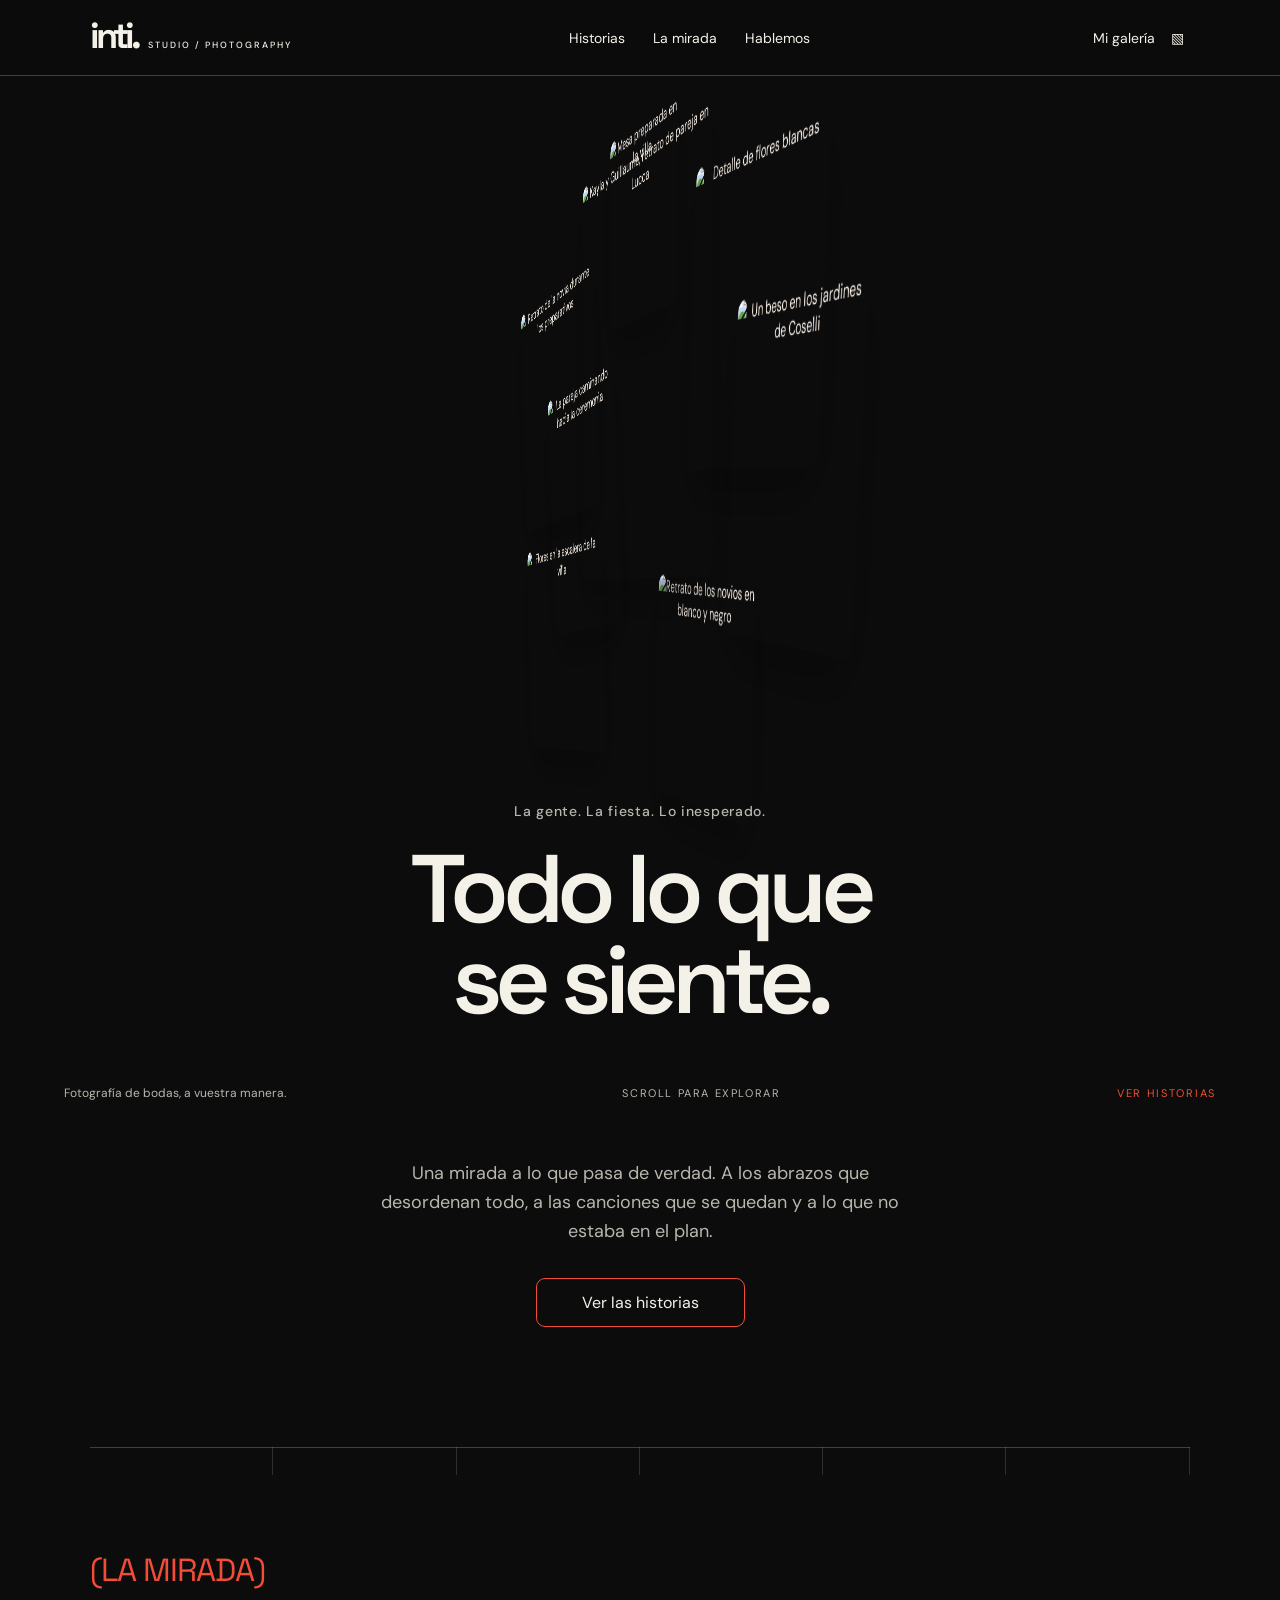
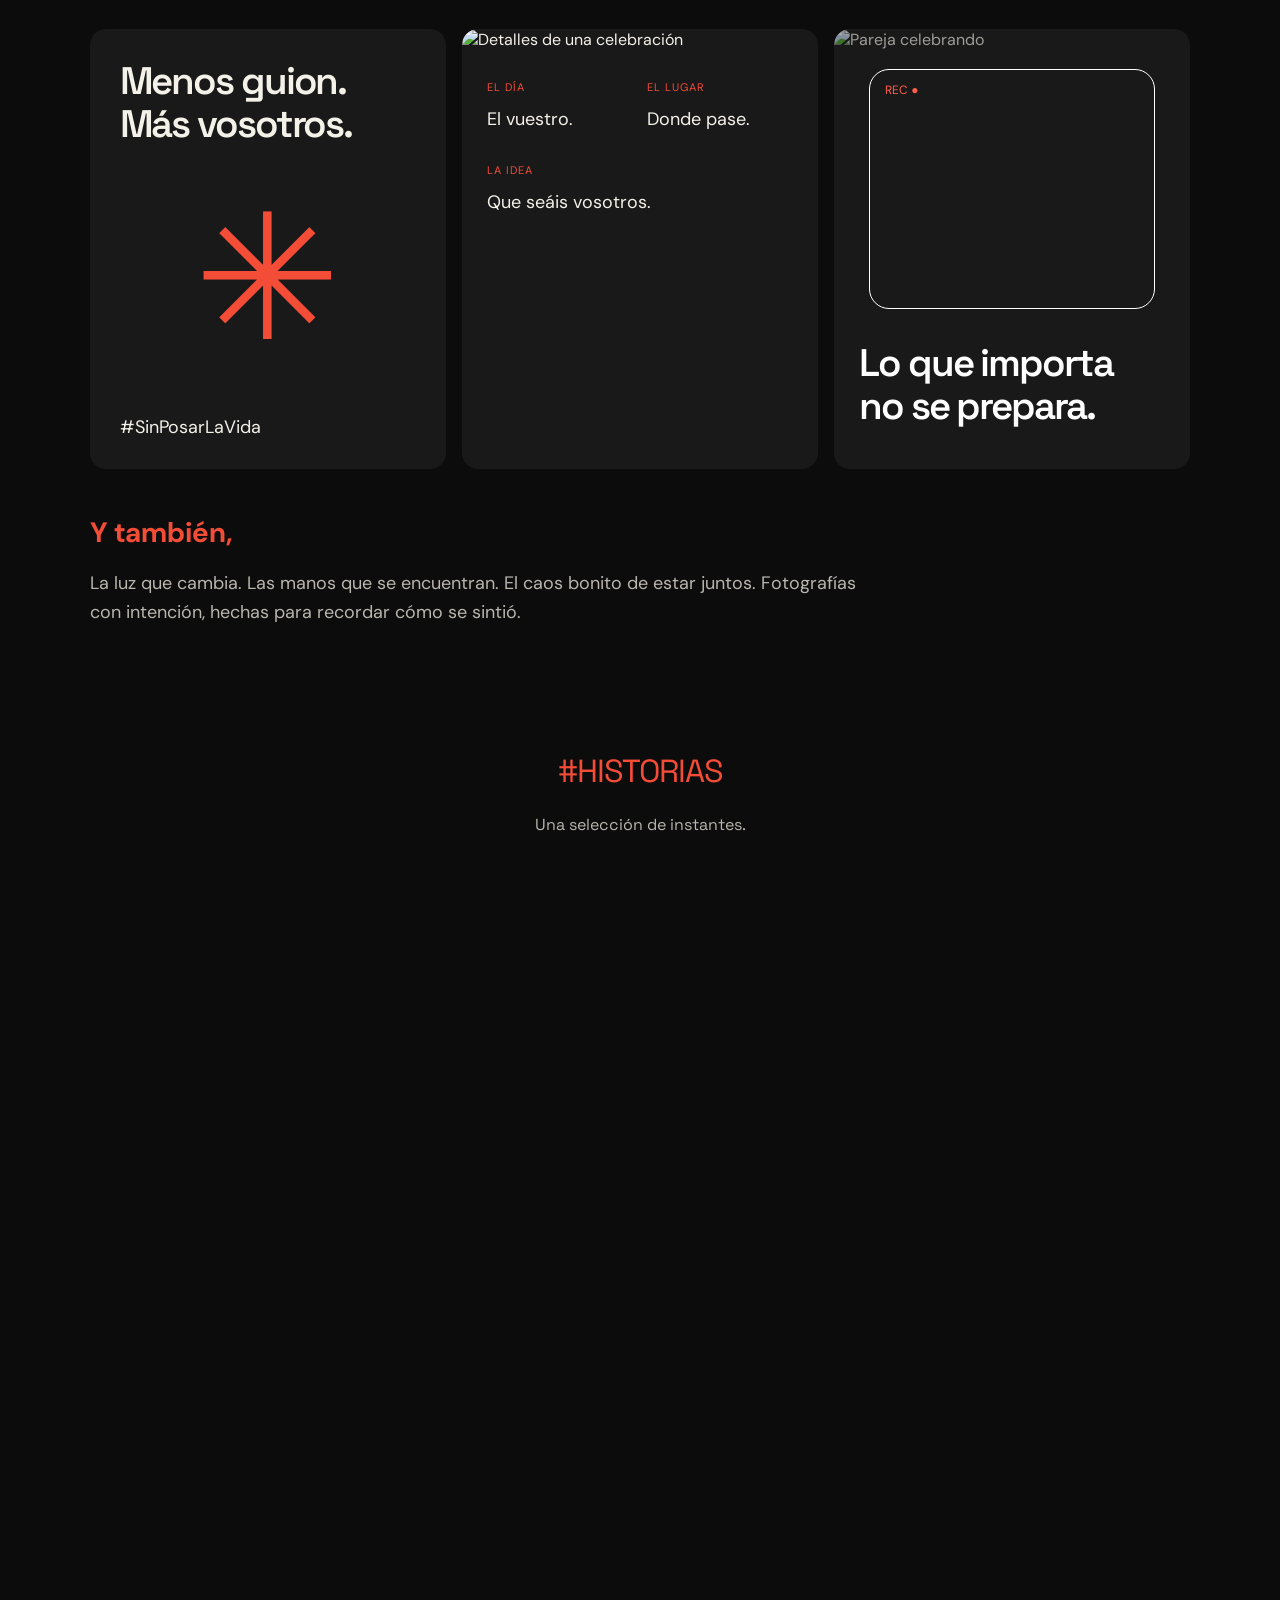
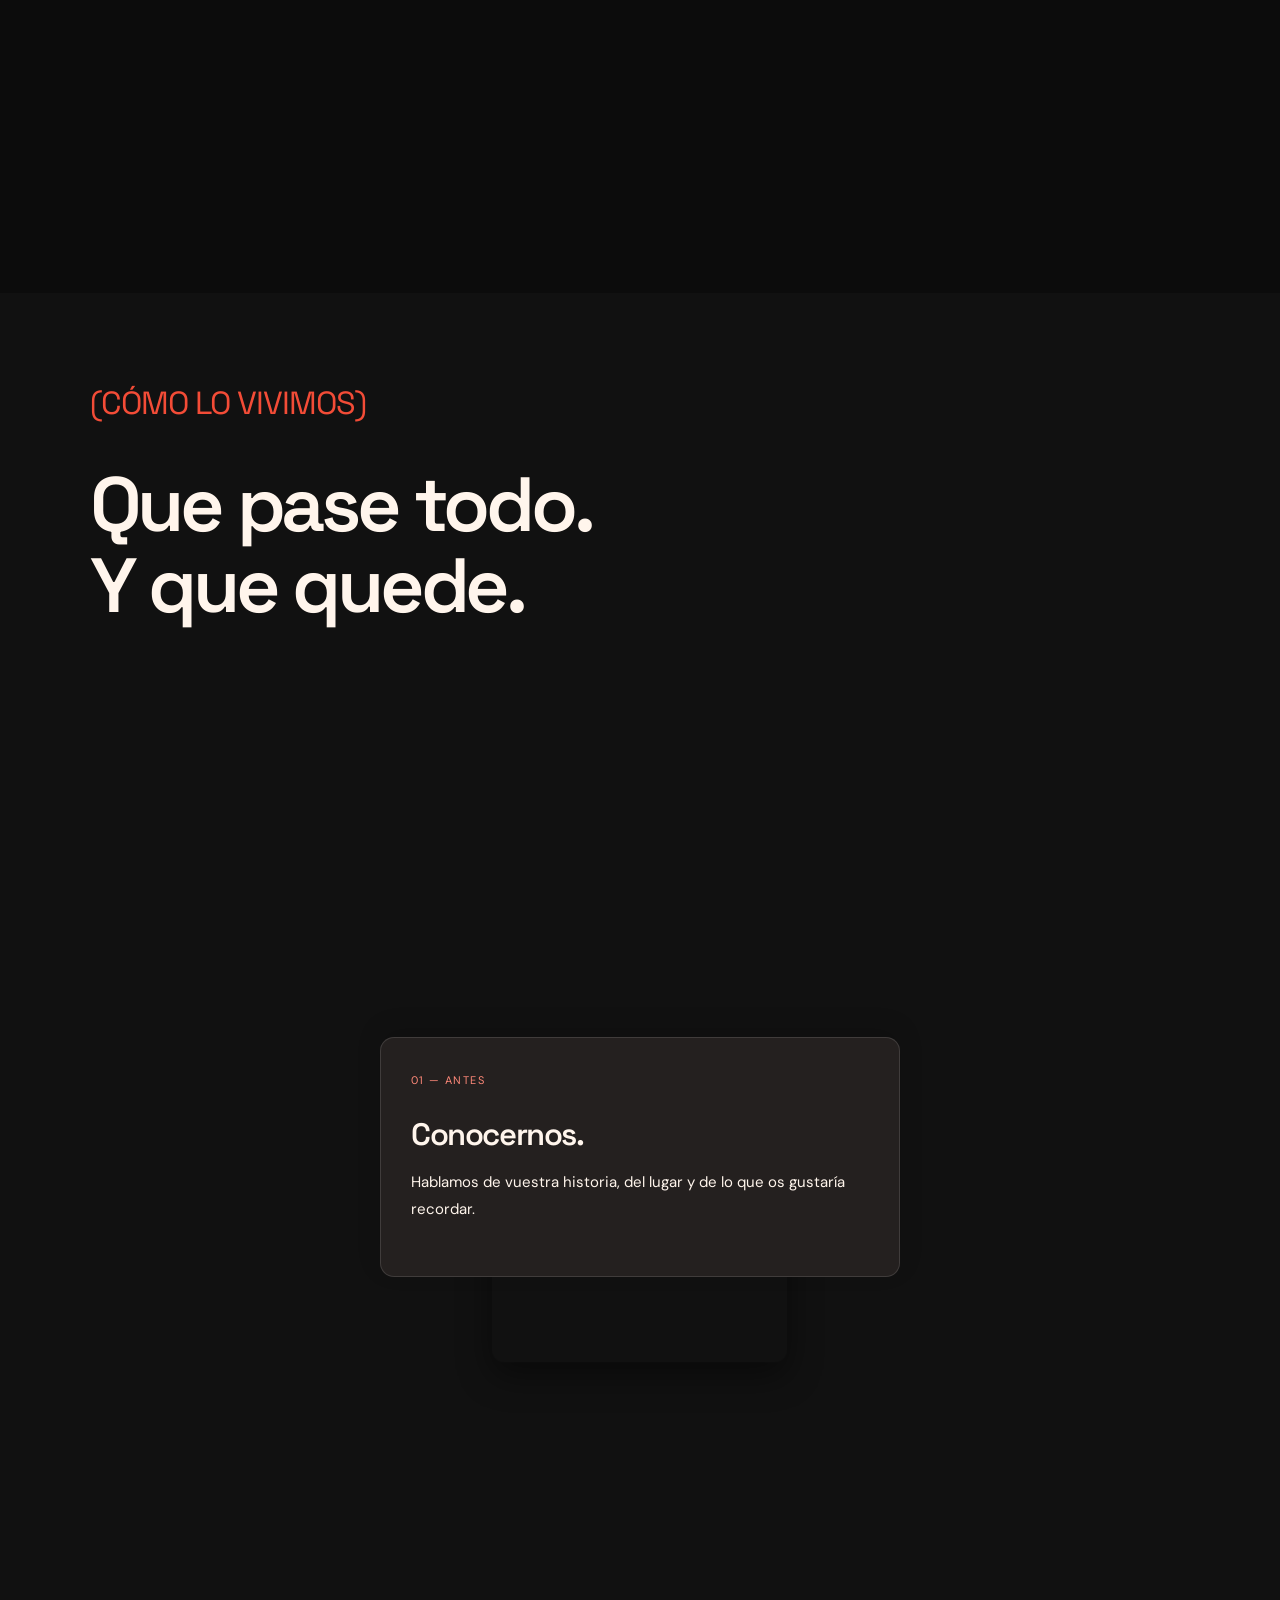
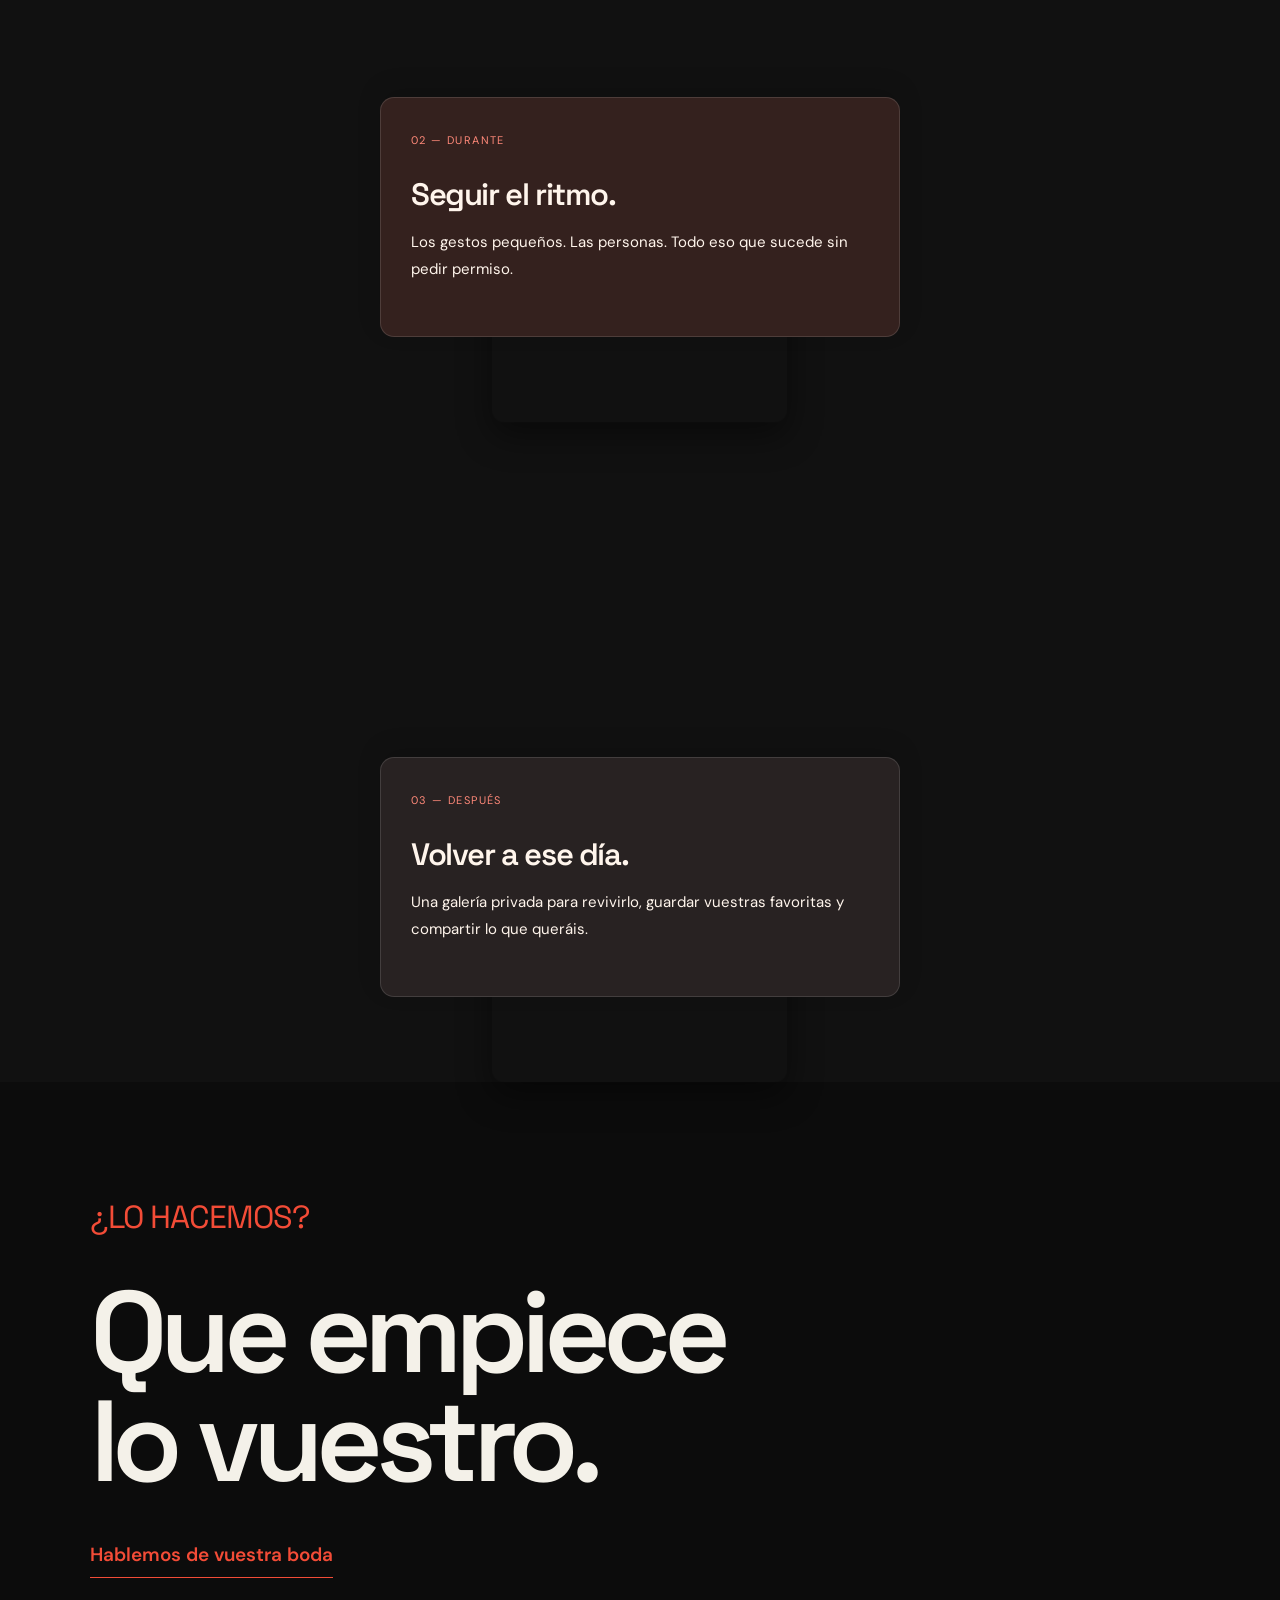
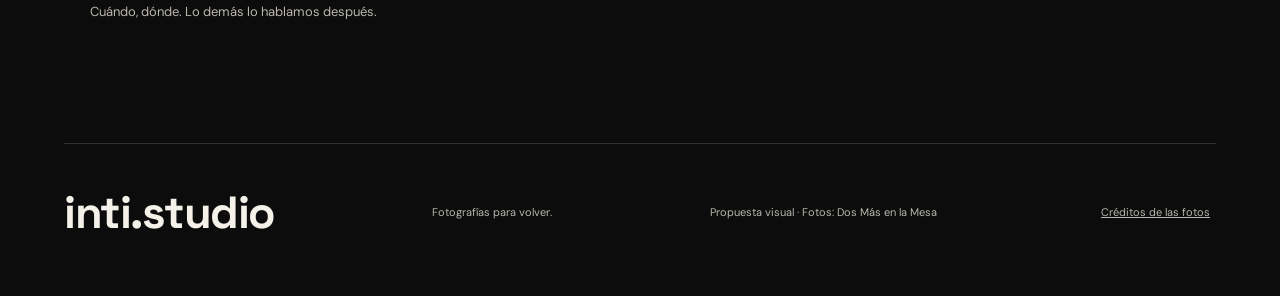
==== commit 70ae00fe: "Use selected Coselli wedding photos throughout preview with photographer credits" ====
--- a/prototype/campione/index.html
+++ b/prototype/campione/index.html
@@ -1,5 +1,5 @@
 <!doctype html>
-<html lang="es"><head><meta charset="UTF-8"><meta name="viewport" content="width=device-width,initial-scale=1"><meta name="theme-color" content="#0c0c0c"><title>Inti.Studio — A vuestra manera</title><meta name="description" content="Fotografía de bodas. Una mirada atenta a la luz, los gestos y todo lo que permanece."><link rel="icon" href="data:image/svg+xml,%3Csvg xmlns='http://www.w3.org/2000/svg' viewBox='0 0 40 40'%3E%3Crect width='40' height='40' fill='%23c92324'/%3E%3Ctext x='12' y='30' font-family='Arial' font-size='34' fill='%23ffffff'%3Ei%3C/text%3E%3C/svg%3E"><link rel="stylesheet" href="../style.css"><link rel="stylesheet" href="campione.css?v=hero-cycle-1"></head>
+<html lang="es"><head><meta charset="UTF-8"><meta name="viewport" content="width=device-width,initial-scale=1"><meta name="theme-color" content="#0c0c0c"><title>Inti.Studio — A vuestra manera</title><meta name="description" content="Fotografía de bodas. Una mirada atenta a la luz, los gestos y todo lo que permanece."><link rel="icon" href="data:image/svg+xml,%3Csvg xmlns='http://www.w3.org/2000/svg' viewBox='0 0 40 40'%3E%3Crect width='40' height='40' fill='%23c92324'/%3E%3Ctext x='12' y='30' font-family='Arial' font-size='34' fill='%23ffffff'%3Ei%3C/text%3E%3C/svg%3E"><link rel="stylesheet" href="../style.css"><link rel="stylesheet" href="campione.css?v=coselli-1"></head>
 <body>
 <header><a class="brand" href="#home" aria-label="Inti.Studio, inicio">inti<span>.</span><small>STUDIO / PHOTOGRAPHY</small></a><nav aria-label="Navegación principal"><a href="#historias">Historias</a><a href="#mirada">La mirada</a><a href="#contacto">Hablemos</a></nav><button class="client-link" data-gallery>Mi galería <span class="lock">▧</span></button></header>
 <main id="public-view">
@@ -9,10 +9,10 @@
 <section class="stories" id="historias"><div class="section-top"><span class="eyebrow">#HISTORIAS</span><span class="serif-note">Una selección de instantes.</span></div><div class="story-window"><div class="story-grid" id="story-grid"></div></div></section>
 <section class="manifesto" id="experiencia"><span class="eyebrow">(CÓMO LO VIVIMOS)</span><h2>Que pase todo.<br><em>Y que quede.</em></h2><div class="steps"><article><span>01 — ANTES</span><h3>Conocernos.</h3><p>Hablamos de vuestra historia, del lugar y de lo que os gustaría recordar.</p></article><article><span>02 — DURANTE</span><h3>Seguir el ritmo.</h3><p>Los gestos pequeños. Las personas. Todo eso que sucede sin pedir permiso.</p></article><article><span>03 — DESPUÉS</span><h3>Volver a ese día.</h3><p>Una galería privada para revivirlo, guardar vuestras favoritas y compartir lo que queráis.</p></article></div></section>
 <section class="contact" id="contacto"><span class="eyebrow">¿LO HACEMOS?</span><h2>Que empiece<br><em>lo vuestro.</em></h2><button class="underline-button" id="contact-open">Hablemos de vuestra boda</button><p>Cuándo, dónde. Lo demás lo hablamos después.</p></section>
-<footer><a class="footer-logo" href="#home">inti.studio</a><span>Fotografías para volver.</span><span>Propuesta visual · imágenes de muestra</span><button id="credits-open">Créditos de las fotos</button></footer>
+<footer><a class="footer-logo" href="#home">inti.studio</a><span>Fotografías para volver.</span><span>Propuesta visual · Fotos: Dos Más en la Mesa</span><button id="credits-open">Créditos de las fotos</button></footer>
 </main>
 <main id="gallery-view" hidden></main>
 <dialog id="lightbox"><button class="dialog-close" aria-label="Cerrar fotografía">✕</button><button class="light-prev" aria-label="Foto anterior">‹</button><img alt=""><button class="light-next" aria-label="Foto siguiente">›</button><div class="light-caption"></div></dialog>
 <dialog id="contact-dialog"><button class="dialog-close" aria-label="Cerrar">✕</button><span class="eyebrow">VUESTRA HISTORIA</span><h2>Todo empieza<br>con <em>una conversación.</em></h2><p>Formulario de prueba. No se enviará ningún mensaje.</p><form id="contact-form"><label>Vuestros nombres<input required name="names" placeholder="¿Cómo os llamáis?"></label><label>Email<input required type="email" name="email" placeholder="vuestro@email.com"></label><div class="form-row"><label>Fecha de la boda<input type="date" name="date"></label><label>Lugar<input name="place" placeholder="Ciudad, finca…"></label></div><label>Vuestra historia<textarea name="story" placeholder="¿Qué os gustaría que quedara?"></textarea></label><button class="dark-button">Probar formulario</button><p id="form-result" role="status"></p></form></dialog>
 <dialog id="credits-dialog"><button class="dialog-close" aria-label="Cerrar">✕</button><h2>Las imágenes<br>de <em>esta prueba.</em></h2><p>Fotografías de muestra de Pexels. No representan trabajos de Inti.Studio.</p><div id="credits-list"></div></dialog>
-<div class="toast" id="toast" role="status"></div><script src="../photos.js"></script><script src="../vendor/motion.js"></script><script src="app.js?v=hero-cycle-1"></script></body></html>
+<div class="toast" id="toast" role="status"></div><script src="../photos.js?v=coselli-1"></script><script src="../vendor/motion.js"></script><script src="app.js?v=coselli-1"></script></body></html>
--- a/prototype/campione/campione.css
+++ b/prototype/campione/campione.css
@@ -41,3 +41,5 @@
 .hero-swap{position:absolute;inset:0;width:100%;height:100%;object-fit:cover}
 .manifesto .steps{grid-template-columns:minmax(0,1fr);max-width:520px;margin-inline:auto;gap:60px}
 .manifesto .step-portrait{width:66%;left:17%;height:340px}
+
+.hero-scroll .photo-card:first-child img{object-position:center}
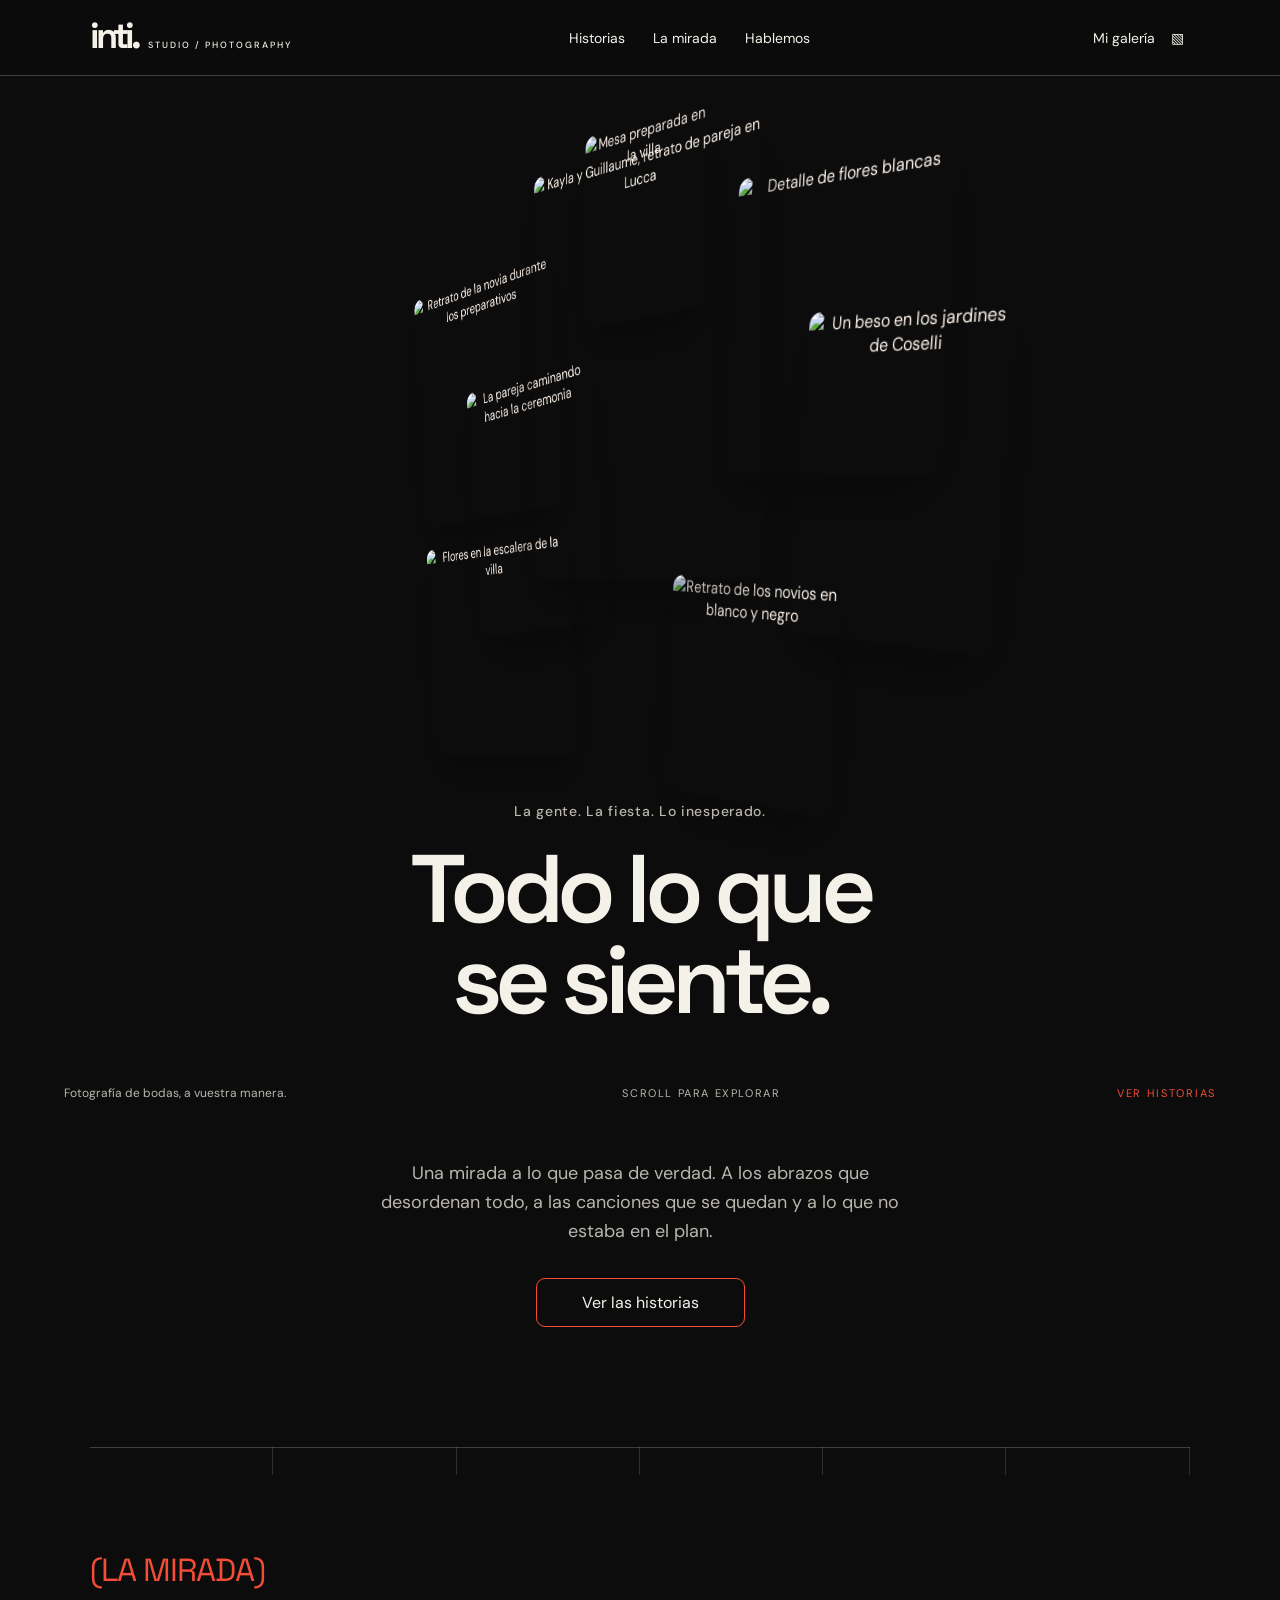
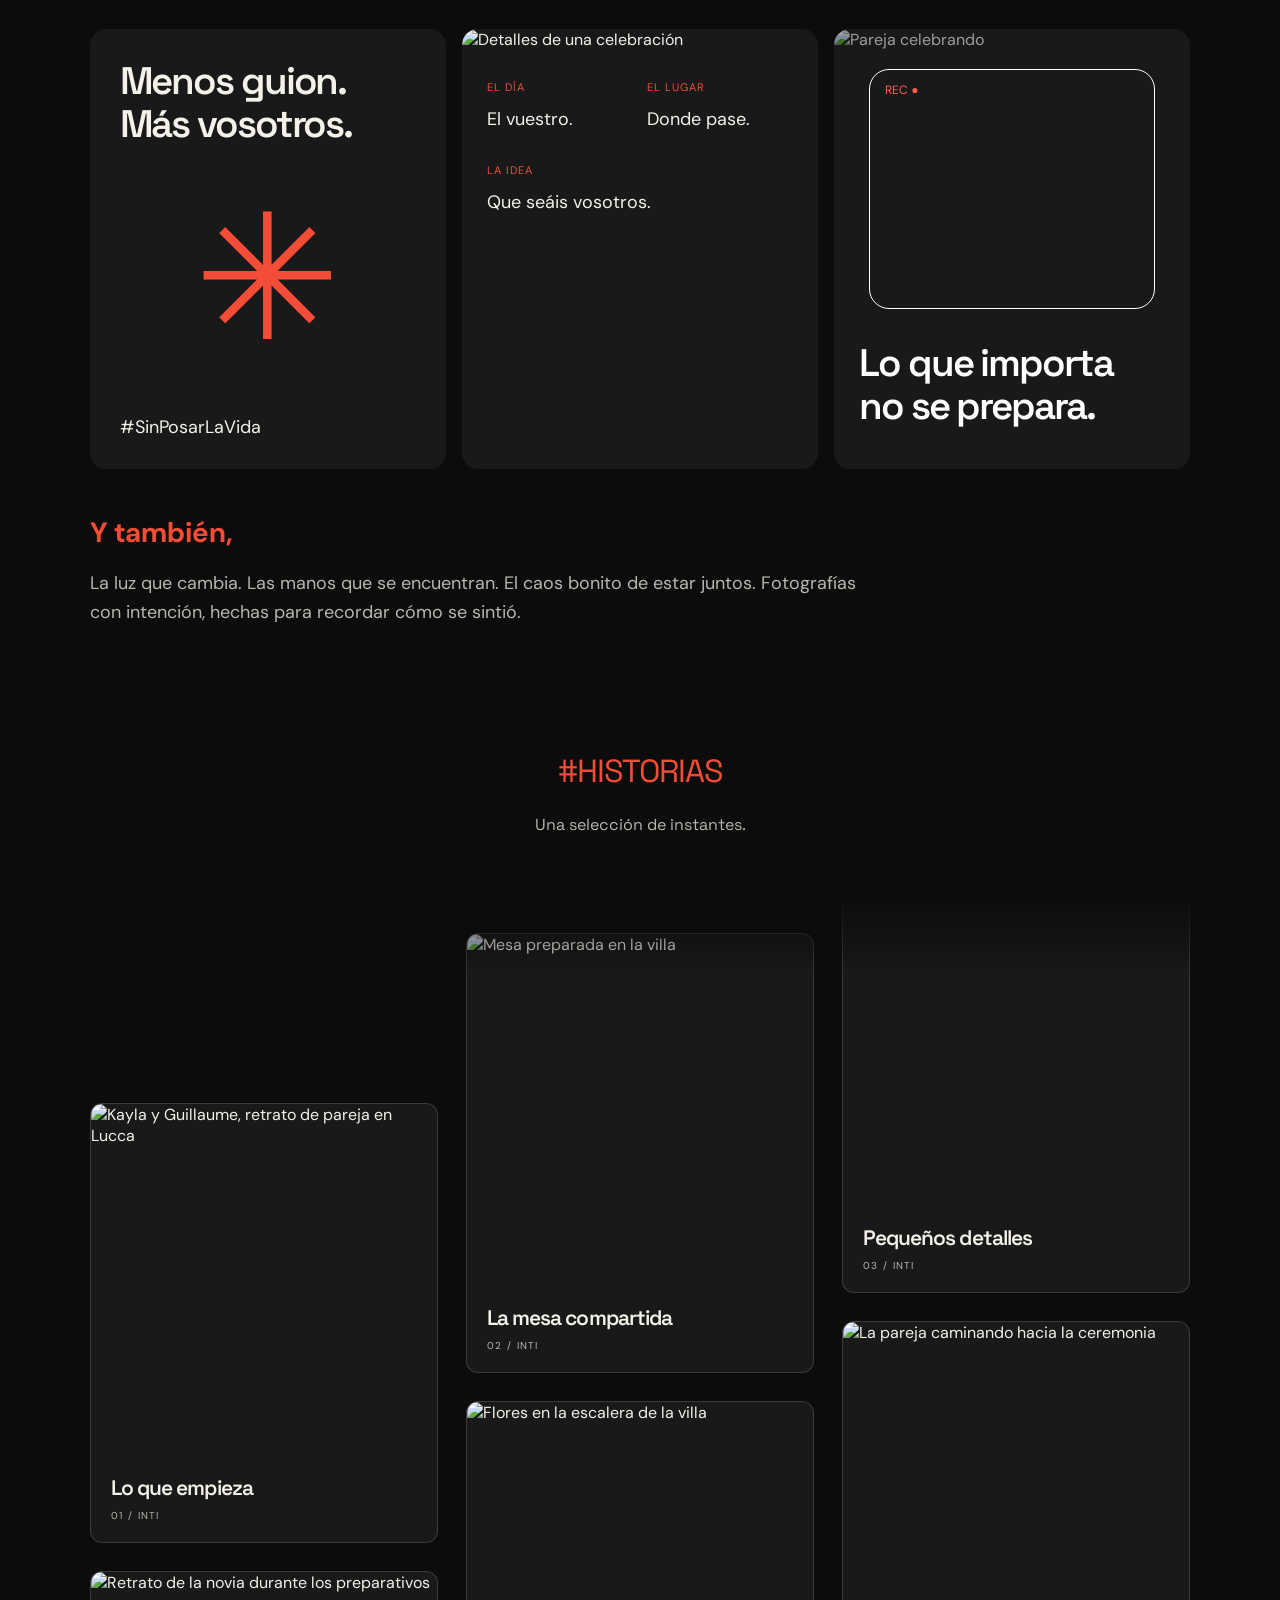
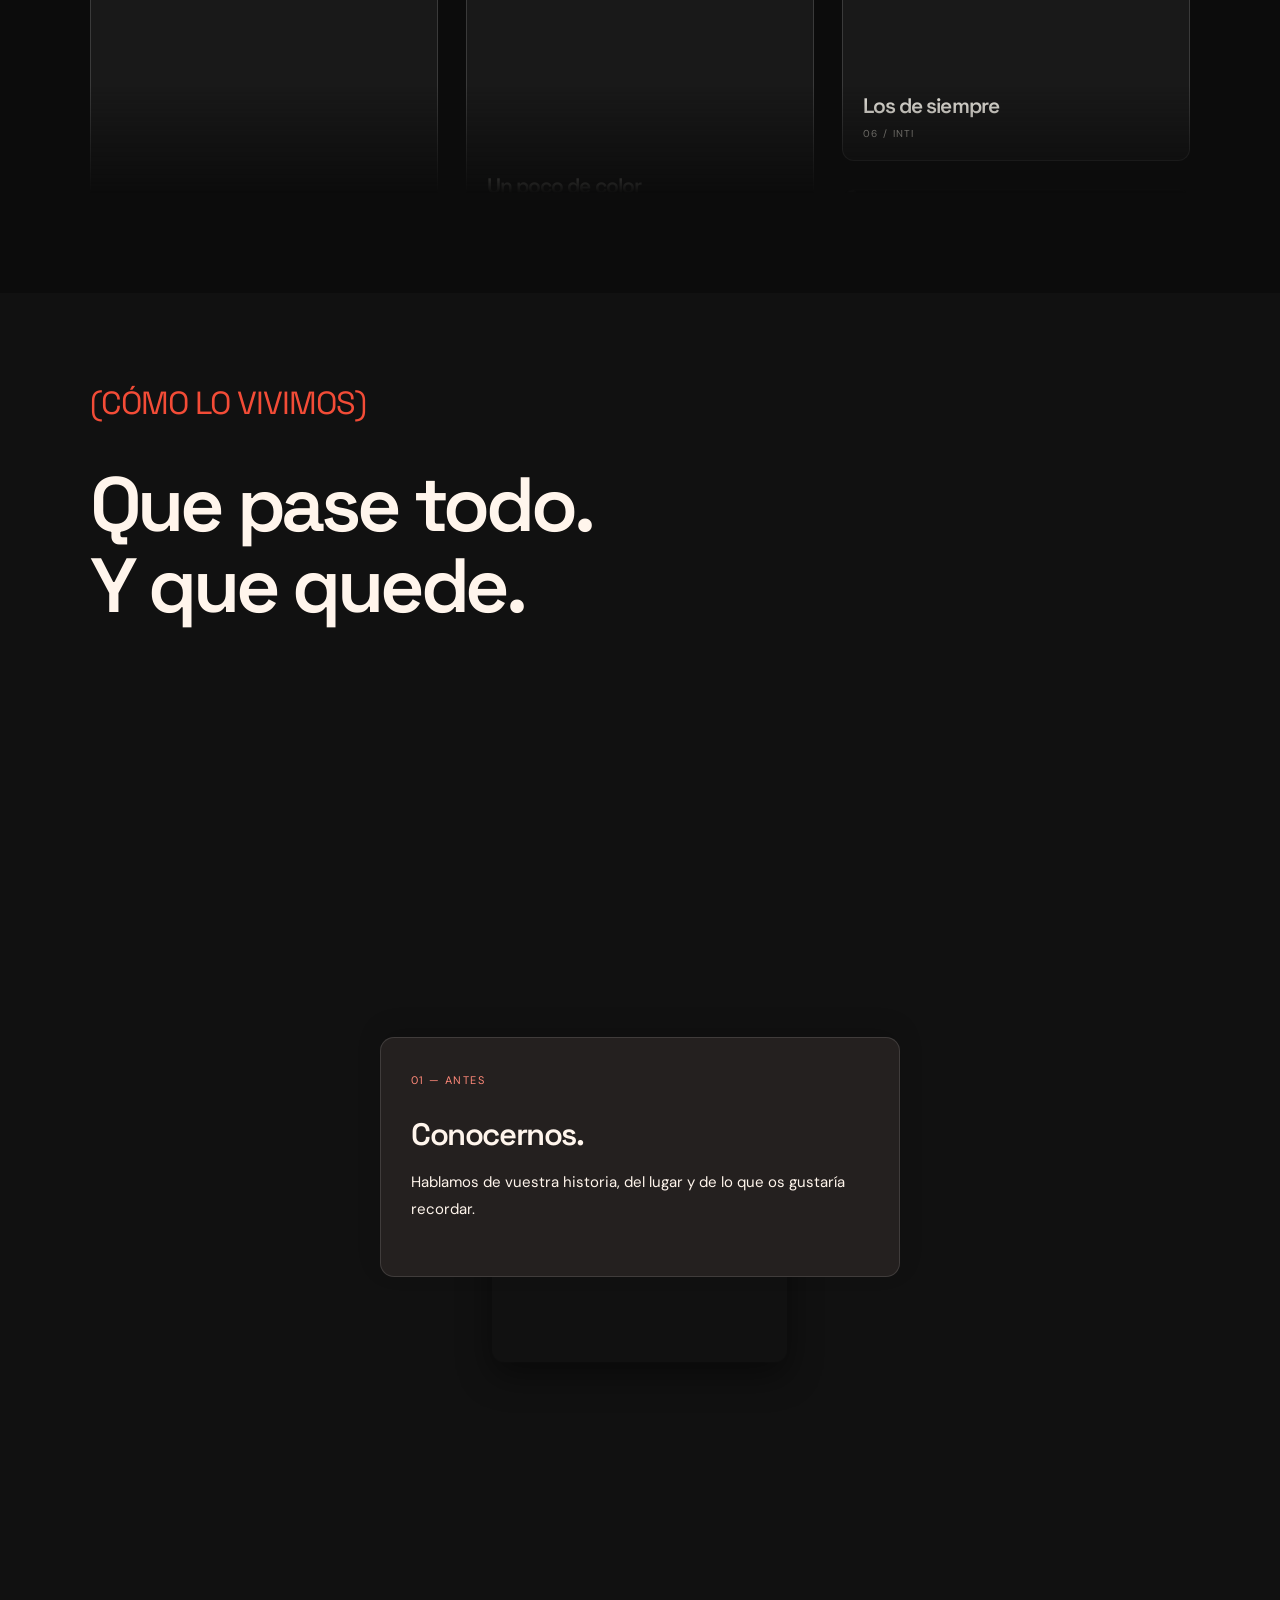
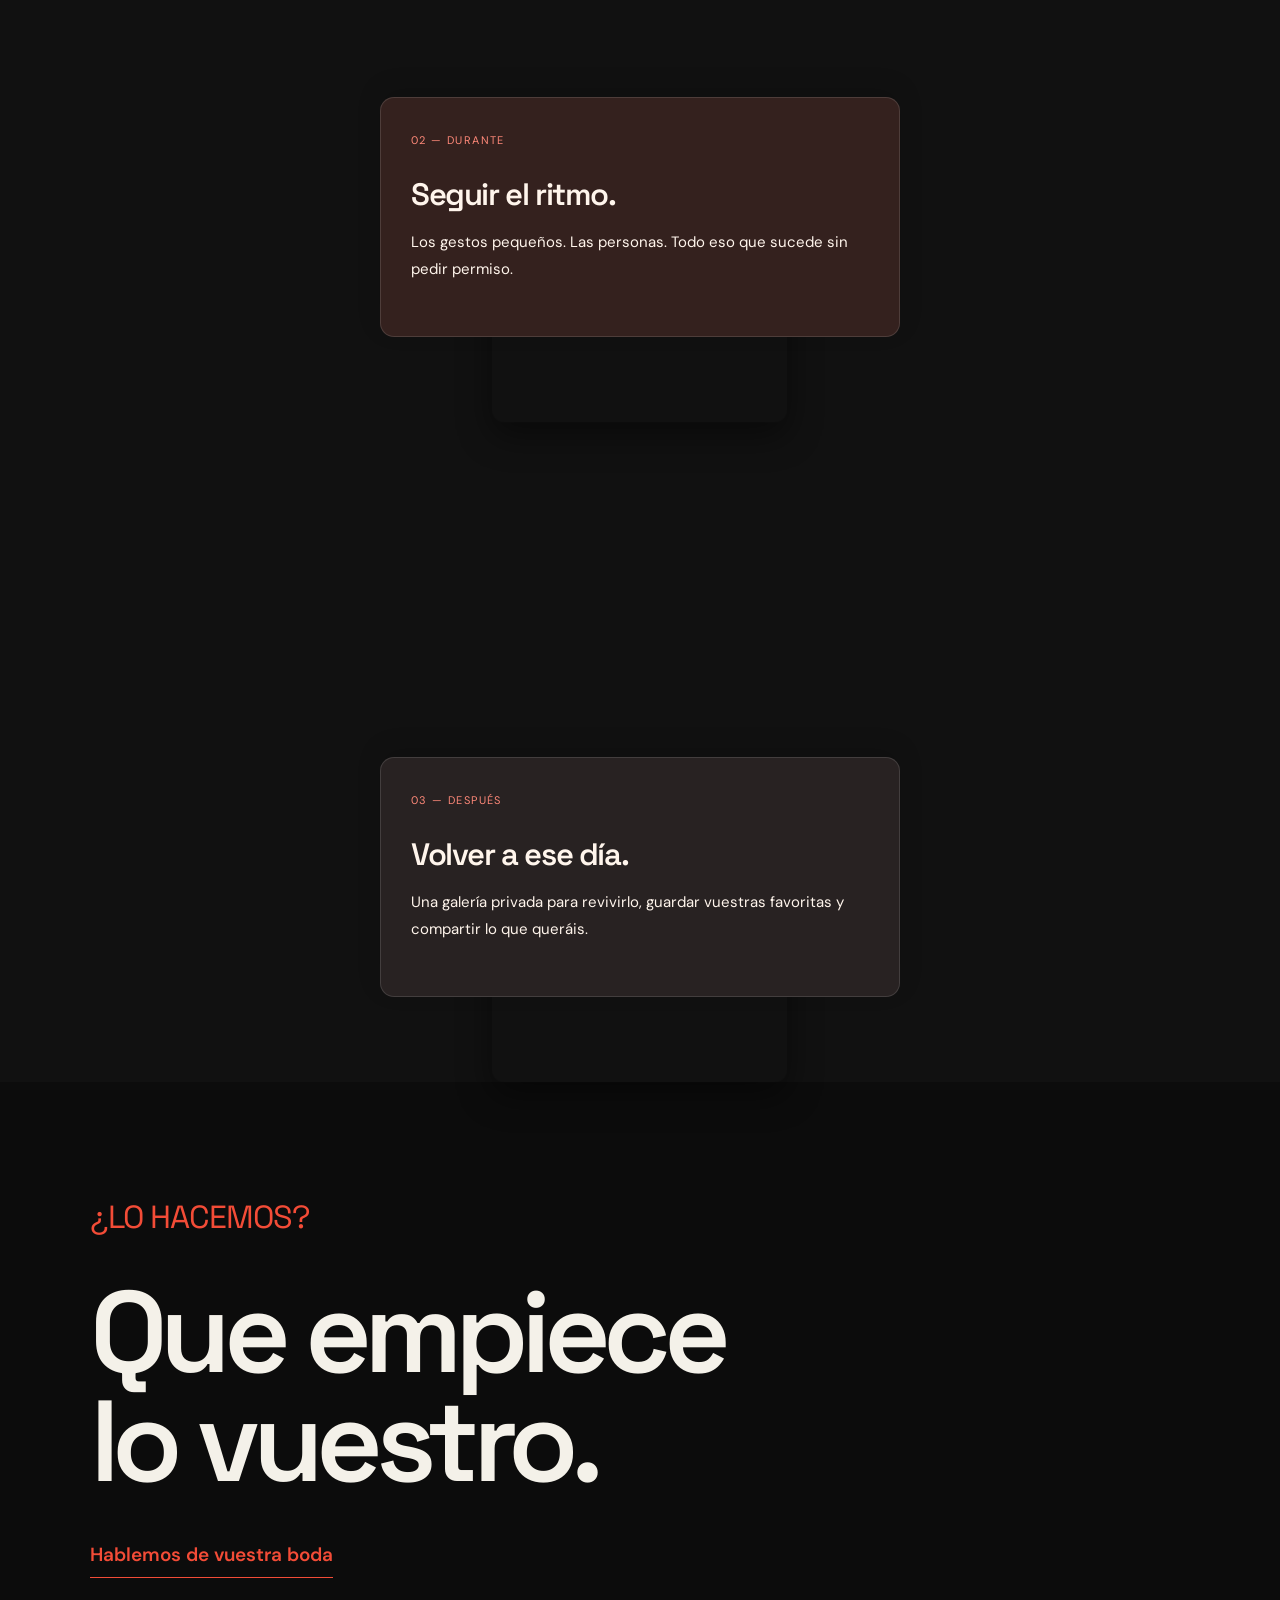
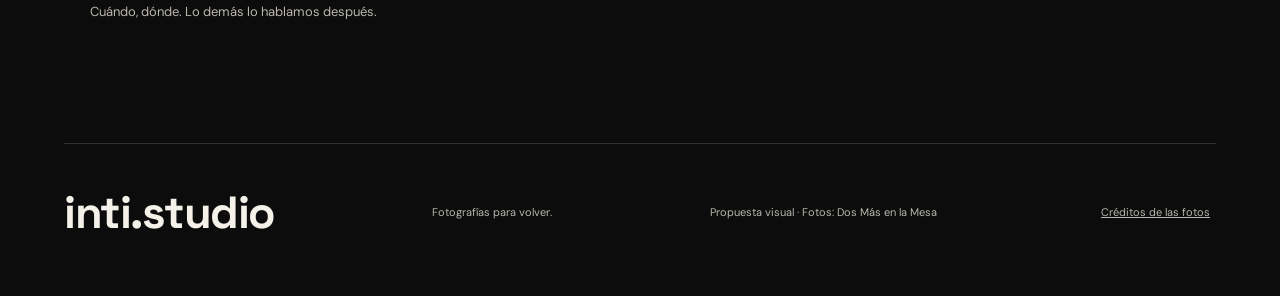
==== commit e0e8e697: "Update photo attribution dialog" ====
--- a/prototype/campione/index.html
+++ b/prototype/campione/index.html
@@ -14,5 +14,5 @@
 <main id="gallery-view" hidden></main>
 <dialog id="lightbox"><button class="dialog-close" aria-label="Cerrar fotografía">✕</button><button class="light-prev" aria-label="Foto anterior">‹</button><img alt=""><button class="light-next" aria-label="Foto siguiente">›</button><div class="light-caption"></div></dialog>
 <dialog id="contact-dialog"><button class="dialog-close" aria-label="Cerrar">✕</button><span class="eyebrow">VUESTRA HISTORIA</span><h2>Todo empieza<br>con <em>una conversación.</em></h2><p>Formulario de prueba. No se enviará ningún mensaje.</p><form id="contact-form"><label>Vuestros nombres<input required name="names" placeholder="¿Cómo os llamáis?"></label><label>Email<input required type="email" name="email" placeholder="vuestro@email.com"></label><div class="form-row"><label>Fecha de la boda<input type="date" name="date"></label><label>Lugar<input name="place" placeholder="Ciudad, finca…"></label></div><label>Vuestra historia<textarea name="story" placeholder="¿Qué os gustaría que quedara?"></textarea></label><button class="dark-button">Probar formulario</button><p id="form-result" role="status"></p></form></dialog>
-<dialog id="credits-dialog"><button class="dialog-close" aria-label="Cerrar">✕</button><h2>Las imágenes<br>de <em>esta prueba.</em></h2><p>Fotografías de muestra de Pexels. No representan trabajos de Inti.Studio.</p><div id="credits-list"></div></dialog>
+<dialog id="credits-dialog"><button class="dialog-close" aria-label="Cerrar">✕</button><h2>Las imágenes<br>de <em>esta prueba.</em></h2><p>Fotografías de Dos Más en la Mesa · Coselli Collection, Lucca. No representan trabajos de Inti.Studio.</p><div id="credits-list"></div></dialog>
 <div class="toast" id="toast" role="status"></div><script src="../photos.js?v=coselli-1"></script><script src="../vendor/motion.js"></script><script src="app.js?v=coselli-1"></script></body></html>
